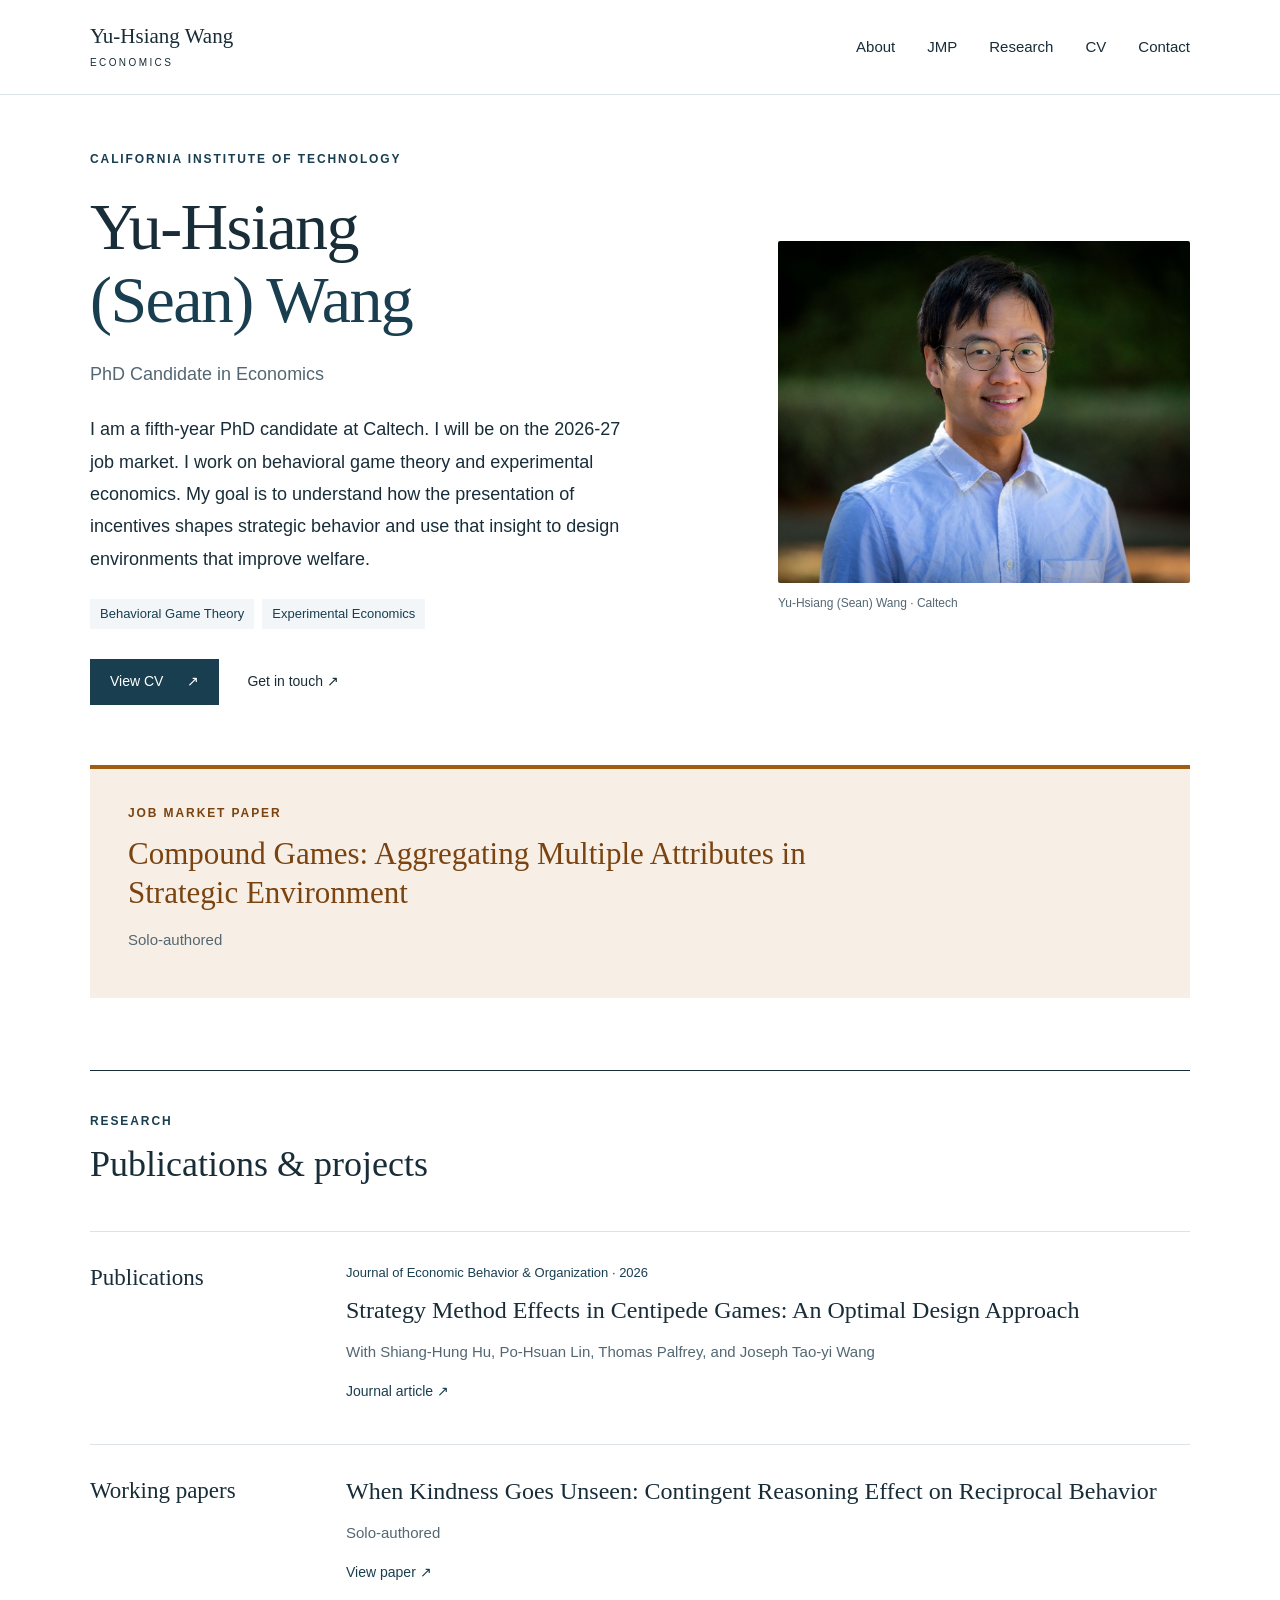
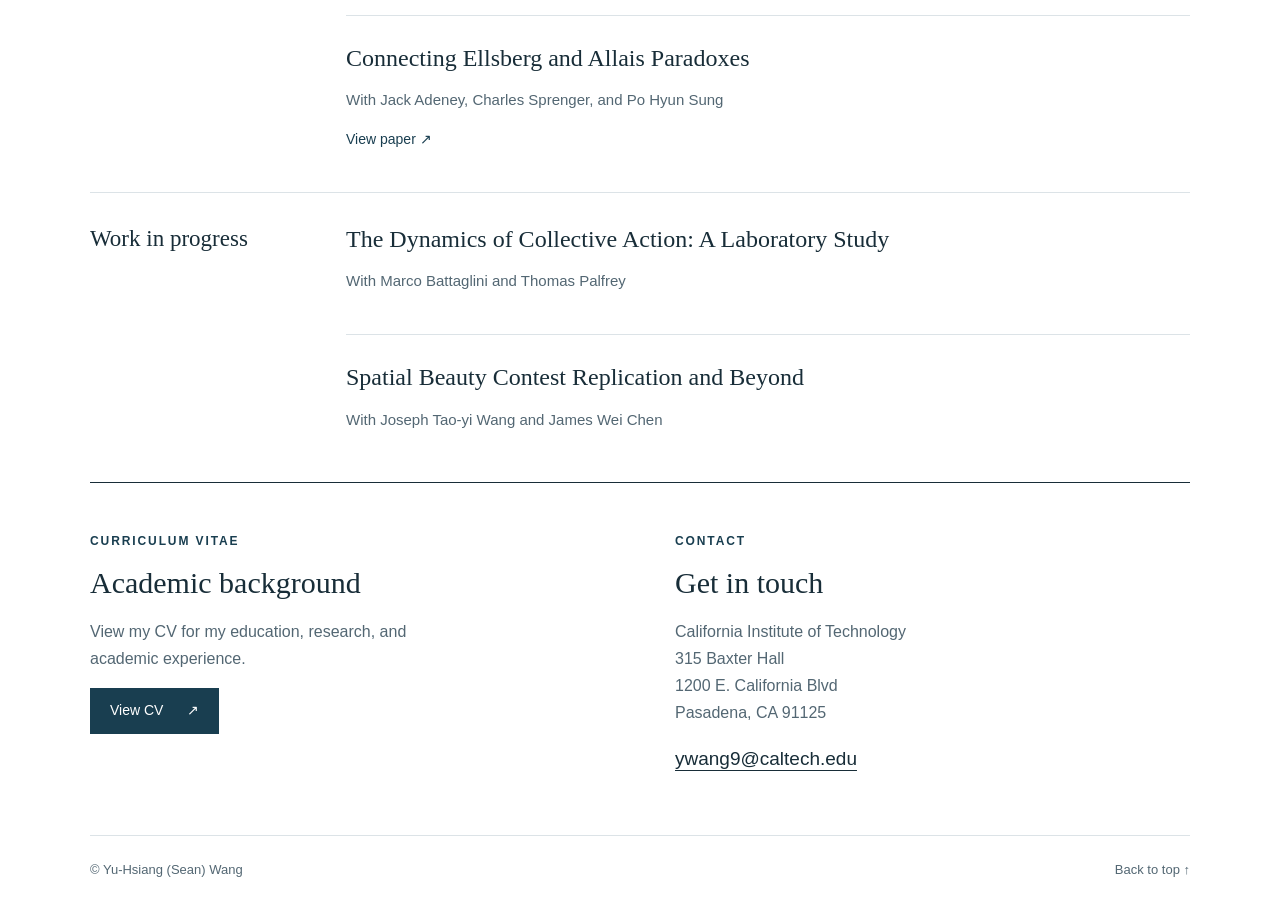
==== index.html @ b3093efb "change Name per tom's request" ====
<!doctype html>
<html lang="en">
<head>
<meta charset="utf-8">
<meta name="viewport" content="width=device-width, initial-scale=1">
<title>Yu-Hsiang (Sean) Wang | Behavioral & Experimental Economics</title>
<meta name="description" content="Yu-Hsiang (Sean) Wang is a PhD candidate at Caltech studying behavioral game theory and experimental economics, with a focus on bounded rationality and social preferences.">
<meta name="theme-color" content="#193e50">
<link rel="icon" href="assets/favicon.svg" type="image/svg+xml">
<link rel="stylesheet" href="style.css">
<style>.intro{padding:54px 0 60px}.jmp-section{margin:0 0 72px;padding:34px 38px;background:#f7efe5;border-top:4px solid #a15b13}.jmp-section .eyebrow{color:#7a4310;margin-bottom:12px}.jmp-section h2{color:#7a4310;font-size:31px;max-width:760px}.jmp-section .coauthors{margin-top:14px}.jmp-section .paper-link{color:#7a4310}@media(max-width:580px){.jmp-section{padding:28px 24px;margin-bottom:52px}}</style>
</head>
<body>
<a class="skip" href="#main">Skip to content</a>
<header><nav class="wrap" aria-label="Main navigation"><a class="brand" href="#about">Yu-Hsiang Wang<span>ECONOMICS</span></a><div class="nav-links"><a href="#about">About</a><a href="#jmp">JMP</a><a href="#research">Research</a><a href="#cv">CV</a><a href="#contact">Contact</a></div></nav></header>
<main id="main" class="wrap">
<section id="about" class="intro">
<div class="bio"><p class="eyebrow">California Institute of Technology</p><h1>Yu-Hsiang<br><span>(Sean) Wang</span></h1><p class="position">PhD Candidate in Economics</p><p class="bio-text">I am a fifth-year PhD candidate at Caltech. I will be on the 2026-27 job market. I work on behavioral game theory and experimental economics. My goal is to understand how the presentation of incentives shapes strategic behavior and use that insight to design environments that improve welfare.</p><div class="interests" aria-label="Research interests"><span>Behavioral Game Theory</span><span>Experimental Economics</span></div><div class="actions"><a class="button" href="https://drive.google.com/file/d/1WWFF1IEwknRlSPnXQTF18WEo8bCI0G72/view?usp=drive_link">View CV <span aria-hidden="true">↗</span></a><a class="text-link" href="mailto:ywang9@caltech.edu">Get in touch <span aria-hidden="true">↗</span></a></div></div>
<figure><img src="assets/portrait.jpg" alt="Yu-Hsiang (Sean) Wang" width="1280" height="1063" fetchpriority="high"><figcaption>Yu-Hsiang (Sean) Wang · Caltech</figcaption></figure>
</section>
<section id="jmp" class="jmp-section"><p class="eyebrow">Job market paper</p><h2>Compound Games: Aggregating Multiple Attributes in Strategic Environment</h2><p class="coauthors">Solo-authored</p></section>
<section id="research" class="research"><div class="section-heading"><p class="eyebrow">Research</p><h2>Publications & projects</h2></div>
<div class="research-group"><h3>Publications</h3><div class="papers"><article><p class="paper-status">Journal of Economic Behavior & Organization · 2026</p><h4><a href="https://www.sciencedirect.com/science/article/pii/S016726812600185X">Strategy Method Effects in Centipede Games: An Optimal Design Approach</a></h4><p class="coauthors">With Shiang-Hung Hu, Po-Hsuan Lin, Thomas Palfrey, and Joseph Tao-yi Wang</p><a class="paper-link" href="https://www.sciencedirect.com/science/article/pii/S016726812600185X">Journal article <span aria-hidden="true">↗</span></a></article></div></div>
<div class="research-group"><h3>Working papers</h3><div class="papers"><article><h4><a href="https://drive.google.com/file/d/1GD9C02T1II3i3rpShdpUmG0HNzvWYpBn/view?usp=sharing">When Kindness Goes Unseen: Contingent Reasoning Effect on Reciprocal Behavior</a></h4><p class="coauthors">Solo-authored</p><a class="paper-link" href="https://drive.google.com/file/d/1GD9C02T1II3i3rpShdpUmG0HNzvWYpBn/view?usp=sharing">View paper <span aria-hidden="true">↗</span></a></article><article><h4><a href="https://drive.google.com/file/d/1XlYCxkFI1oxsRH7-tLUk4SA7ZcNNEOrr/view?usp=sharing">Connecting Ellsberg and Allais Paradoxes</a></h4><p class="coauthors">With Jack Adeney, Charles Sprenger, and Po Hyun Sung</p><a class="paper-link" href="https://drive.google.com/file/d/1XlYCxkFI1oxsRH7-tLUk4SA7ZcNNEOrr/view?usp=sharing">View paper <span aria-hidden="true">↗</span></a></article></div></div>
<div class="research-group"><h3>Work in progress</h3><div class="papers"><article><h4>The Dynamics of Collective Action: A Laboratory Study</h4><p class="coauthors">With Marco Battaglini and Thomas Palfrey</p></article><article><h4>Spatial Beauty Contest Replication and Beyond</h4><p class="coauthors">With Joseph Tao-yi Wang and James Wei Chen</p></article></div></div>
</section>
<section class="bottom-grid"><div id="cv"><p class="eyebrow">Curriculum vitae</p><h2>Academic background</h2><p>View my CV for my education, research, and academic experience.</p><a class="button" href="https://drive.google.com/file/d/1WWFF1IEwknRlSPnXQTF18WEo8bCI0G72/view?usp=drive_link">View CV <span aria-hidden="true">↗</span></a></div><div id="contact"><p class="eyebrow">Contact</p><h2>Get in touch</h2><p>California Institute of Technology<br>315 Baxter Hall<br>1200 E. California Blvd<br>Pasadena, CA 91125</p><a class="contact-email" href="mailto:ywang9@caltech.edu">ywang9@caltech.edu</a></div></section>
</main>
<footer class="wrap"><span>© Yu-Hsiang (Sean) Wang</span><a href="#about">Back to top ↑</a></footer>
</body>
</html>
---- style.css ----
:root{--ink:#182d38;--accent:#193e50;--muted:#536773;--line:#dce3e7;--soft:#f2f6f8}*{box-sizing:border-box}html{scroll-behavior:smooth;scroll-padding-top:110px}body{margin:0;background:#fff;color:var(--ink);font:17px/1.7 -apple-system,BlinkMacSystemFont,"Segoe UI",sans-serif}a{color:inherit;text-underline-offset:5px}a:hover{color:#356982}a:focus-visible{outline:3px solid #a15b13;outline-offset:5px}.wrap{width:min(1100px,calc(100% - 80px));margin:auto}.skip{position:absolute;top:-100px;left:20px;padding:10px;background:white;z-index:10}.skip:focus{top:10px}header{position:sticky;top:0;background:#fffffff5;border-bottom:1px solid var(--line);z-index:5}nav{display:flex;align-items:center;justify-content:space-between;min-height:94px;gap:20px}.brand{font-size:21px;font-family:Georgia,serif;text-decoration:none;line-height:1.3}.brand span{display:block;font:10px/1.6 sans-serif;letter-spacing:2.4px;margin-top:4px}.nav-links{display:flex;gap:32px;font-size:15px}.nav-links a{text-decoration:none}.nav-links a:hover{text-decoration:underline}.intro{display:grid;grid-template-columns:1.25fr .85fr;gap:82px;align-items:center;padding:80px 0 86px}.eyebrow{font-size:12px;letter-spacing:1.9px;text-transform:uppercase;font-weight:650;color:var(--accent);margin:0 0 22px}h1,h2,h3,h4{font-family:Georgia,"Times New Roman",serif;font-weight:400}h1{font-size:clamp(44px,5.5vw,66px);line-height:1.1;letter-spacing:-1.6px;margin:0 0 22px}h1 span{color:var(--accent)}.position{font-size:18px;margin:0 0 24px;color:var(--muted)}.bio-text{max-width:535px;font-size:18px;line-height:1.8;margin:0 0 24px}.interests{display:flex;flex-wrap:wrap;gap:8px;margin:0 0 30px}.interests span{font-size:13px;padding:4px 10px;background:var(--soft);color:var(--accent)}.actions{display:flex;align-items:center;gap:28px;flex-wrap:wrap}.button{display:inline-flex;align-items:center;gap:24px;padding:10px 19px;background:var(--accent);color:#fff;text-decoration:none;font-size:14px;border:1px solid var(--accent)}.button:hover{background:#2d586b;color:white}.text-link,.paper-link{font-size:14px;font-weight:500;text-decoration:none}.text-link:hover,.paper-link:hover{text-decoration:underline}figure{margin:0}figure img{display:block;width:100%;height:auto;max-height:470px;object-fit:cover;object-position:center;border-radius:2px}figcaption{font-size:12px;color:var(--muted);margin-top:10px}.research{border-top:1px solid var(--ink);padding-top:40px}.section-heading .eyebrow{margin-bottom:10px}h2{font-size:36px;line-height:1.25;margin:0}.section-heading{margin-bottom:44px}.research-group{display:grid;grid-template-columns:220px 1fr;gap:36px;border-top:1px solid var(--line);padding:30px 0 10px}h3{font-size:23px;margin:0;line-height:1.4}.papers article{padding-bottom:28px;margin-bottom:26px;border-bottom:1px solid var(--line)}.papers article:last-child{border-bottom:0;margin-bottom:0}h4{font-size:24px;line-height:1.4;margin:0 0 12px}h4 a{text-decoration:none}h4 a:hover{text-decoration:underline}.paper-status{font-size:13px;color:var(--accent);margin:0 0 10px}.coauthors{font-size:15px;color:var(--muted);margin:0 0 12px}.paper-link{color:var(--accent)}.bottom-grid{display:grid;grid-template-columns:1fr 1fr;gap:70px;border-top:1px solid var(--ink);padding:48px 0 60px}.bottom-grid .eyebrow{margin-bottom:13px}.bottom-grid h2{font-size:30px}.bottom-grid p:not(.eyebrow){color:var(--muted);font-size:16px;max-width:380px}.bottom-grid>div{scroll-margin-top:110px}.contact-email{font-size:19px}footer{border-top:1px solid var(--line);padding:23px 0 35px;display:flex;justify-content:space-between;gap:20px;font-size:13px;color:var(--muted)}footer a{text-decoration:none}@media(max-width:800px){.wrap{width:calc(100% - 40px)}.intro{gap:35px;padding:48px 0}.nav-links{gap:18px}.research-group{grid-template-columns:170px 1fr;gap:20px}.bottom-grid{gap:32px}h4{font-size:22px}}@media(max-width:580px){html{scroll-padding-top:140px}nav{flex-direction:column;align-items:flex-start;gap:14px;padding:17px 0}.nav-links{width:100%;justify-content:space-between}.brand span{display:none}.intro{grid-template-columns:1fr;gap:32px}.intro figure{max-width:300px}.intro figure img{max-height:360px}.eyebrow{font-size:11px}h1{font-size:48px}.research-group{grid-template-columns:1fr;gap:24px;padding-top:24px}h3{font-size:22px;color:var(--accent)}h2{font-size:31px}.bottom-grid{grid-template-columns:1fr;gap:45px}.section-heading{margin-bottom:30px}footer{font-size:12px}.bottom-grid>div{scroll-margin-top:140px}}@media(prefers-reduced-motion:reduce){html{scroll-behavior:auto}}
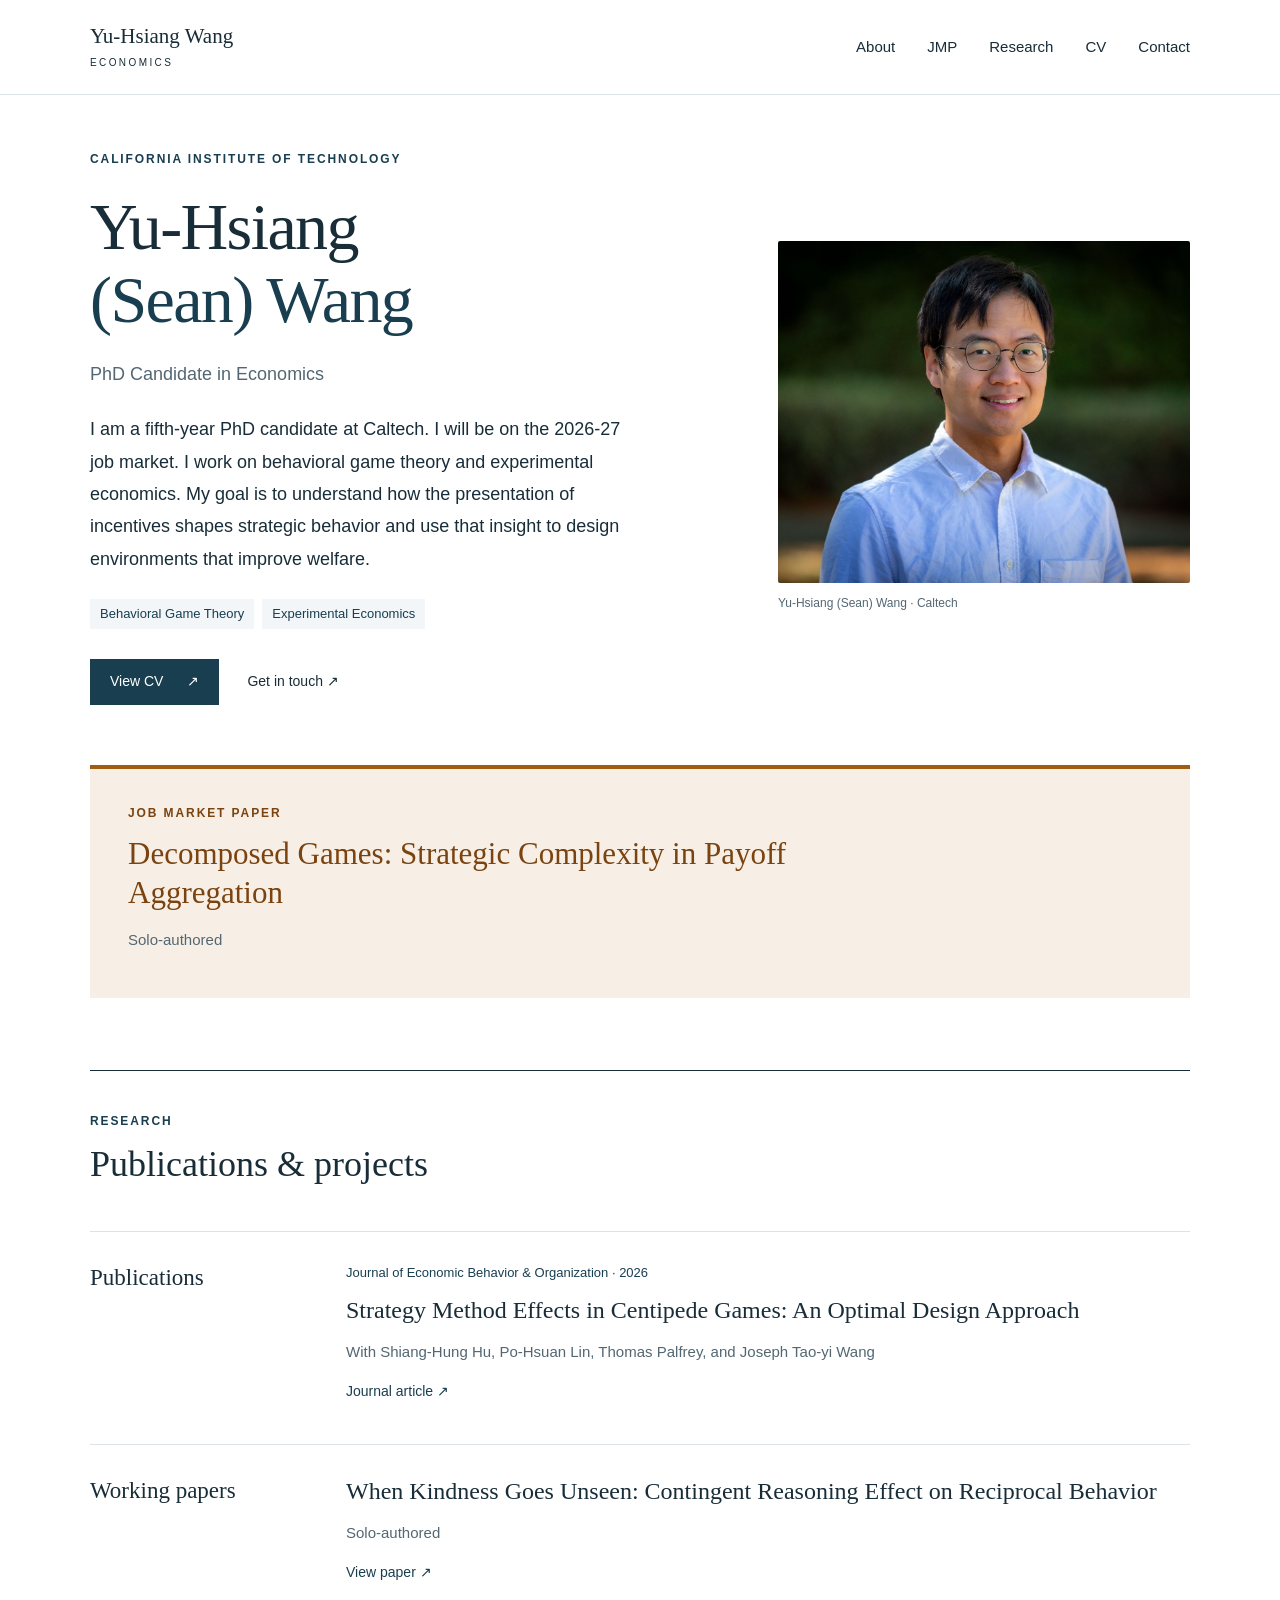
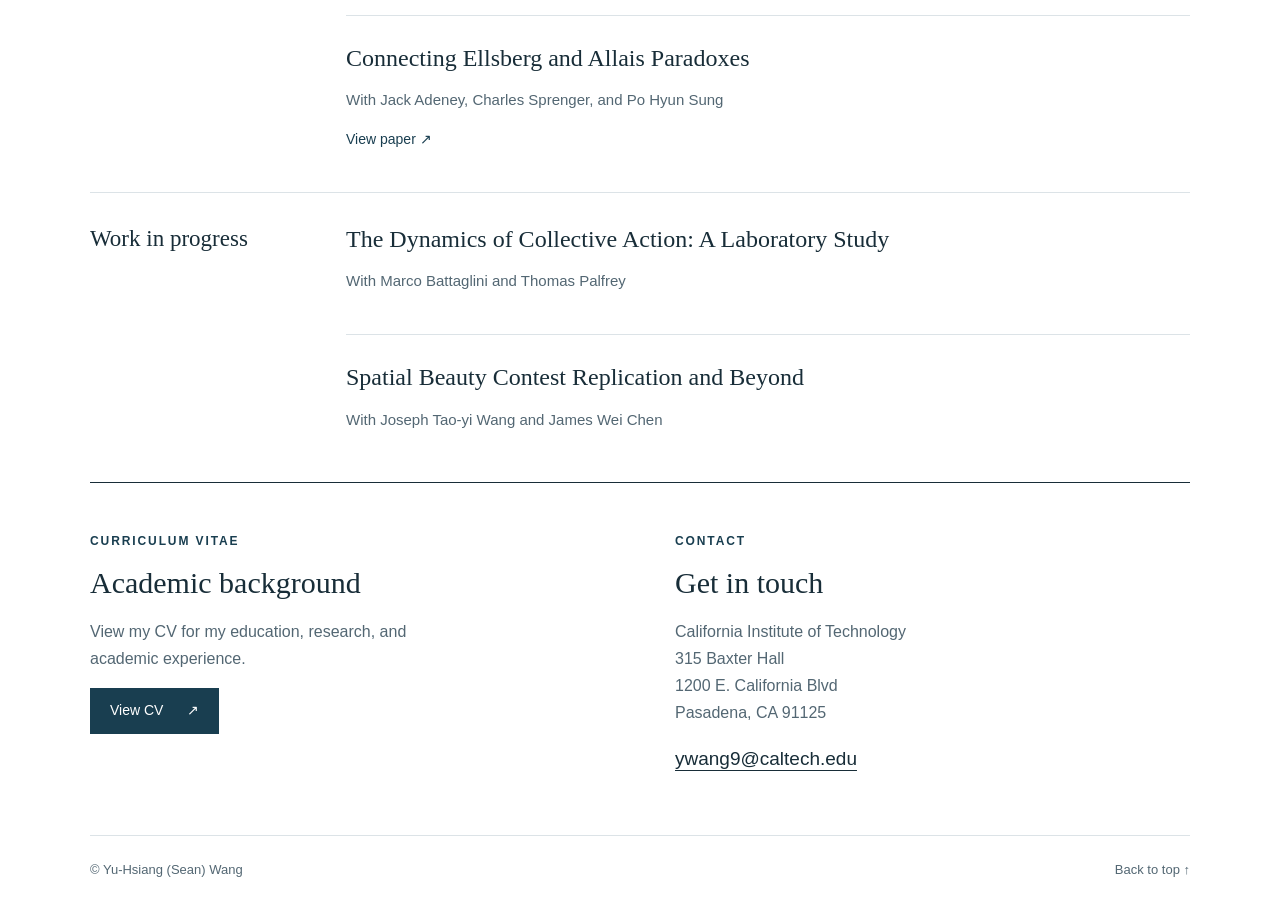
==== commit e6e9e454: "modify JMP title" ====
--- a/index.html
+++ b/index.html
@@ -18,7 +18,7 @@
 <div class="bio"><p class="eyebrow">California Institute of Technology</p><h1>Yu-Hsiang<br><span>(Sean) Wang</span></h1><p class="position">PhD Candidate in Economics</p><p class="bio-text">I am a fifth-year PhD candidate at Caltech. I will be on the 2026-27 job market. I work on behavioral game theory and experimental economics. My goal is to understand how the presentation of incentives shapes strategic behavior and use that insight to design environments that improve welfare.</p><div class="interests" aria-label="Research interests"><span>Behavioral Game Theory</span><span>Experimental Economics</span></div><div class="actions"><a class="button" href="https://drive.google.com/file/d/1WWFF1IEwknRlSPnXQTF18WEo8bCI0G72/view?usp=drive_link">View CV <span aria-hidden="true">↗</span></a><a class="text-link" href="mailto:ywang9@caltech.edu">Get in touch <span aria-hidden="true">↗</span></a></div></div>
 <figure><img src="assets/portrait.jpg" alt="Yu-Hsiang (Sean) Wang" width="1280" height="1063" fetchpriority="high"><figcaption>Yu-Hsiang (Sean) Wang · Caltech</figcaption></figure>
 </section>
-<section id="jmp" class="jmp-section"><p class="eyebrow">Job market paper</p><h2>Compound Games: Aggregating Multiple Attributes in Strategic Environment</h2><p class="coauthors">Solo-authored</p></section>
+<section id="jmp" class="jmp-section"><p class="eyebrow">Job market paper</p><h2>Decomposed Games: Strategic Complexity in Payoff Aggregation</h2><p class="coauthors">Solo-authored</p></section>
 <section id="research" class="research"><div class="section-heading"><p class="eyebrow">Research</p><h2>Publications & projects</h2></div>
 <div class="research-group"><h3>Publications</h3><div class="papers"><article><p class="paper-status">Journal of Economic Behavior & Organization · 2026</p><h4><a href="https://www.sciencedirect.com/science/article/pii/S016726812600185X">Strategy Method Effects in Centipede Games: An Optimal Design Approach</a></h4><p class="coauthors">With Shiang-Hung Hu, Po-Hsuan Lin, Thomas Palfrey, and Joseph Tao-yi Wang</p><a class="paper-link" href="https://www.sciencedirect.com/science/article/pii/S016726812600185X">Journal article <span aria-hidden="true">↗</span></a></article></div></div>
 <div class="research-group"><h3>Working papers</h3><div class="papers"><article><h4><a href="https://drive.google.com/file/d/1GD9C02T1II3i3rpShdpUmG0HNzvWYpBn/view?usp=sharing">When Kindness Goes Unseen: Contingent Reasoning Effect on Reciprocal Behavior</a></h4><p class="coauthors">Solo-authored</p><a class="paper-link" href="https://drive.google.com/file/d/1GD9C02T1II3i3rpShdpUmG0HNzvWYpBn/view?usp=sharing">View paper <span aria-hidden="true">↗</span></a></article><article><h4><a href="https://drive.google.com/file/d/1XlYCxkFI1oxsRH7-tLUk4SA7ZcNNEOrr/view?usp=sharing">Connecting Ellsberg and Allais Paradoxes</a></h4><p class="coauthors">With Jack Adeney, Charles Sprenger, and Po Hyun Sung</p><a class="paper-link" href="https://drive.google.com/file/d/1XlYCxkFI1oxsRH7-tLUk4SA7ZcNNEOrr/view?usp=sharing">View paper <span aria-hidden="true">↗</span></a></article></div></div>
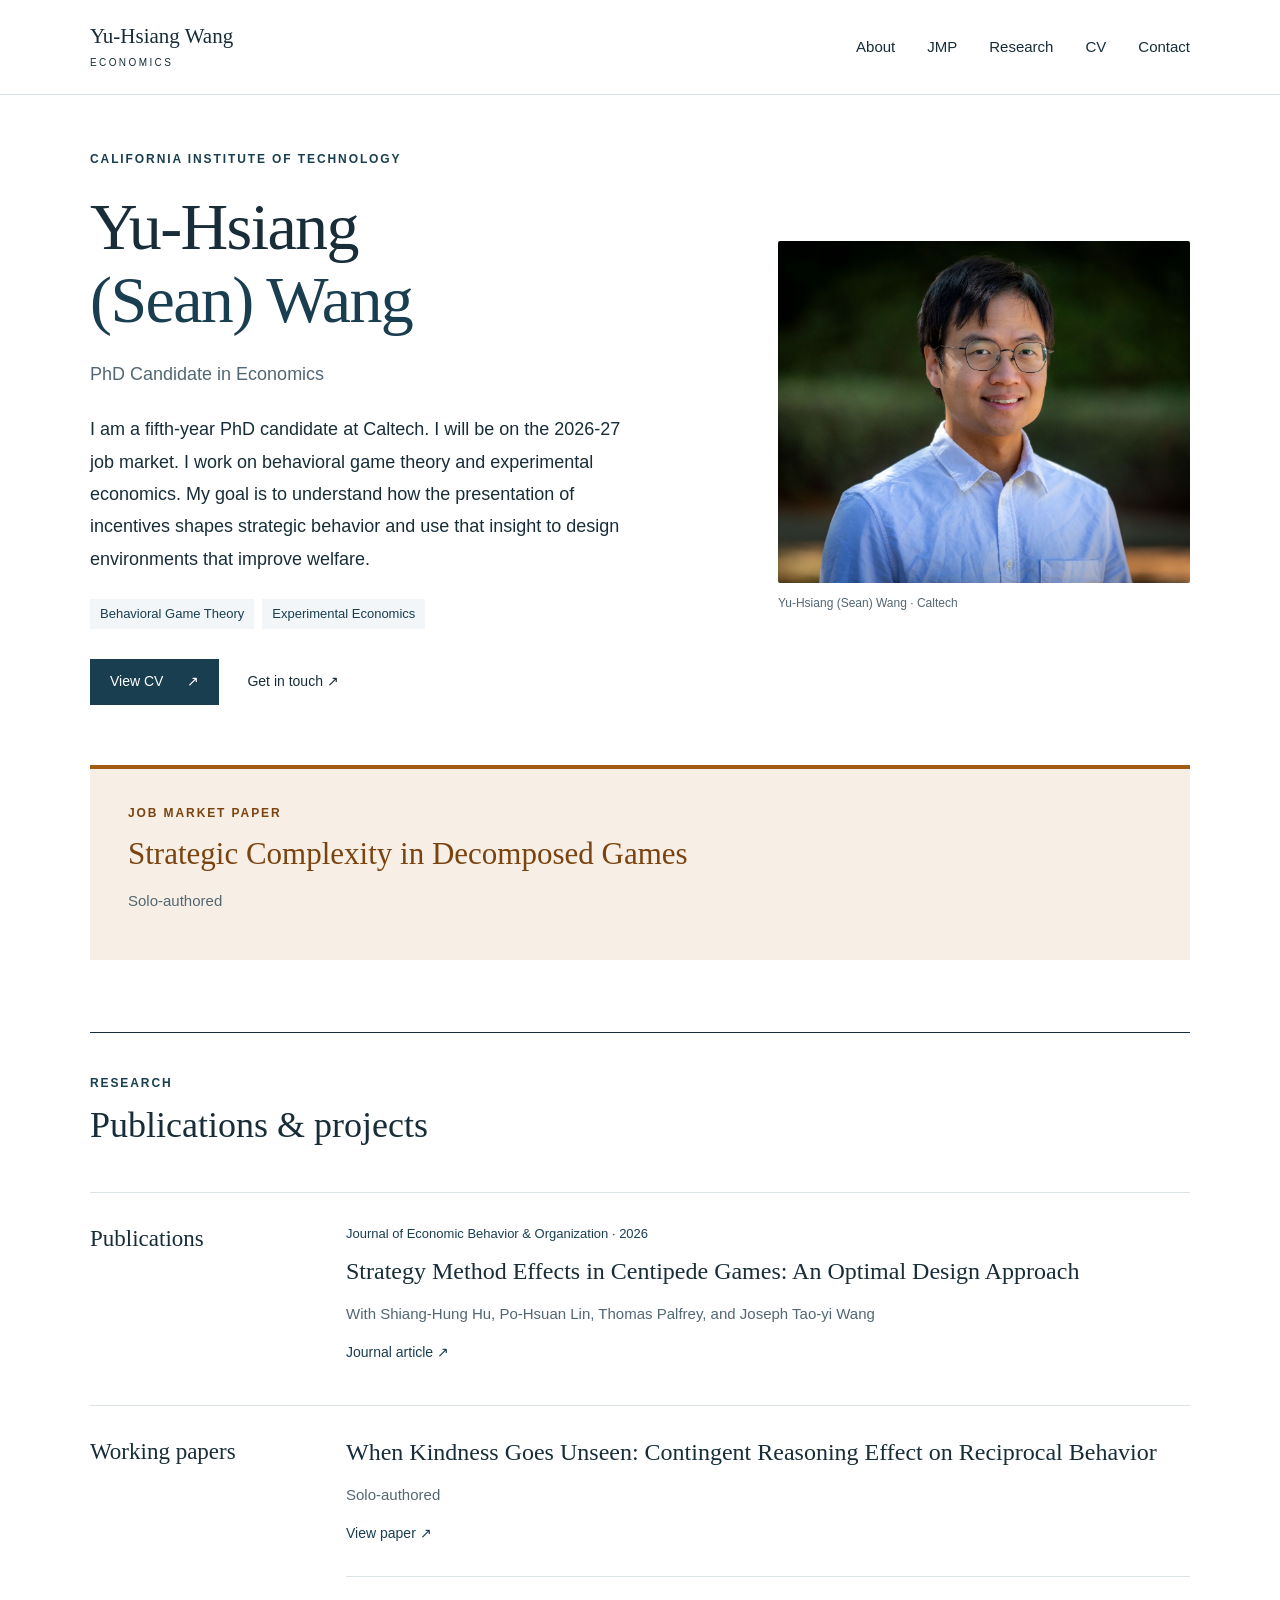
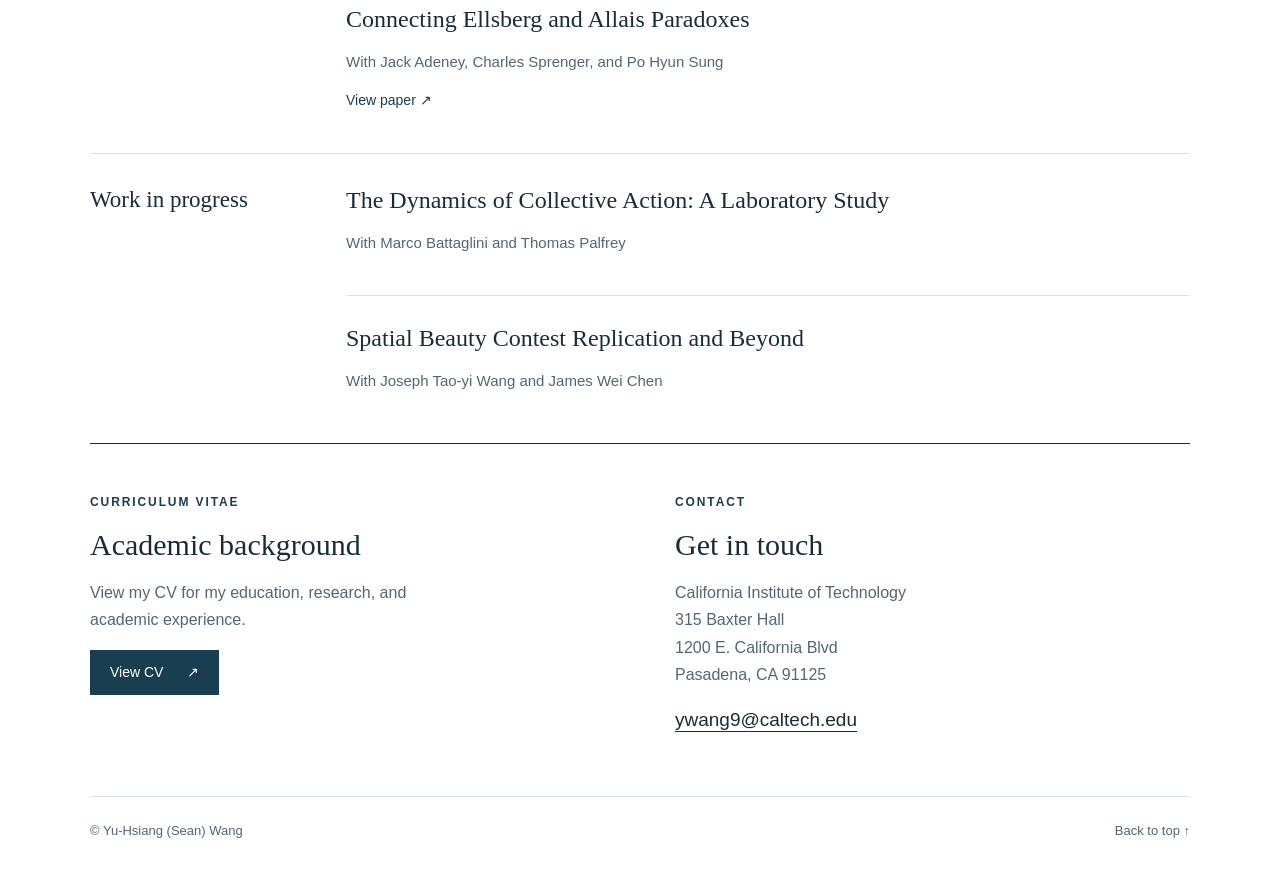
==== commit 7bec4393: "change paper title" ====
--- a/index.html
+++ b/index.html
@@ -18,7 +18,7 @@
 <div class="bio"><p class="eyebrow">California Institute of Technology</p><h1>Yu-Hsiang<br><span>(Sean) Wang</span></h1><p class="position">PhD Candidate in Economics</p><p class="bio-text">I am a fifth-year PhD candidate at Caltech. I will be on the 2026-27 job market. I work on behavioral game theory and experimental economics. My goal is to understand how the presentation of incentives shapes strategic behavior and use that insight to design environments that improve welfare.</p><div class="interests" aria-label="Research interests"><span>Behavioral Game Theory</span><span>Experimental Economics</span></div><div class="actions"><a class="button" href="https://drive.google.com/file/d/1WWFF1IEwknRlSPnXQTF18WEo8bCI0G72/view?usp=drive_link">View CV <span aria-hidden="true">↗</span></a><a class="text-link" href="mailto:ywang9@caltech.edu">Get in touch <span aria-hidden="true">↗</span></a></div></div>
 <figure><img src="assets/portrait.jpg" alt="Yu-Hsiang (Sean) Wang" width="1280" height="1063" fetchpriority="high"><figcaption>Yu-Hsiang (Sean) Wang · Caltech</figcaption></figure>
 </section>
-<section id="jmp" class="jmp-section"><p class="eyebrow">Job market paper</p><h2>Decomposed Games: Strategic Complexity in Payoff Aggregation</h2><p class="coauthors">Solo-authored</p></section>
+<section id="jmp" class="jmp-section"><p class="eyebrow">Job market paper</p><h2>Strategic Complexity in Decomposed Games</h2><p class="coauthors">Solo-authored</p></section>
 <section id="research" class="research"><div class="section-heading"><p class="eyebrow">Research</p><h2>Publications & projects</h2></div>
 <div class="research-group"><h3>Publications</h3><div class="papers"><article><p class="paper-status">Journal of Economic Behavior & Organization · 2026</p><h4><a href="https://www.sciencedirect.com/science/article/pii/S016726812600185X">Strategy Method Effects in Centipede Games: An Optimal Design Approach</a></h4><p class="coauthors">With Shiang-Hung Hu, Po-Hsuan Lin, Thomas Palfrey, and Joseph Tao-yi Wang</p><a class="paper-link" href="https://www.sciencedirect.com/science/article/pii/S016726812600185X">Journal article <span aria-hidden="true">↗</span></a></article></div></div>
 <div class="research-group"><h3>Working papers</h3><div class="papers"><article><h4><a href="https://drive.google.com/file/d/1GD9C02T1II3i3rpShdpUmG0HNzvWYpBn/view?usp=sharing">When Kindness Goes Unseen: Contingent Reasoning Effect on Reciprocal Behavior</a></h4><p class="coauthors">Solo-authored</p><a class="paper-link" href="https://drive.google.com/file/d/1GD9C02T1II3i3rpShdpUmG0HNzvWYpBn/view?usp=sharing">View paper <span aria-hidden="true">↗</span></a></article><article><h4><a href="https://drive.google.com/file/d/1XlYCxkFI1oxsRH7-tLUk4SA7ZcNNEOrr/view?usp=sharing">Connecting Ellsberg and Allais Paradoxes</a></h4><p class="coauthors">With Jack Adeney, Charles Sprenger, and Po Hyun Sung</p><a class="paper-link" href="https://drive.google.com/file/d/1XlYCxkFI1oxsRH7-tLUk4SA7ZcNNEOrr/view?usp=sharing">View paper <span aria-hidden="true">↗</span></a></article></div></div>
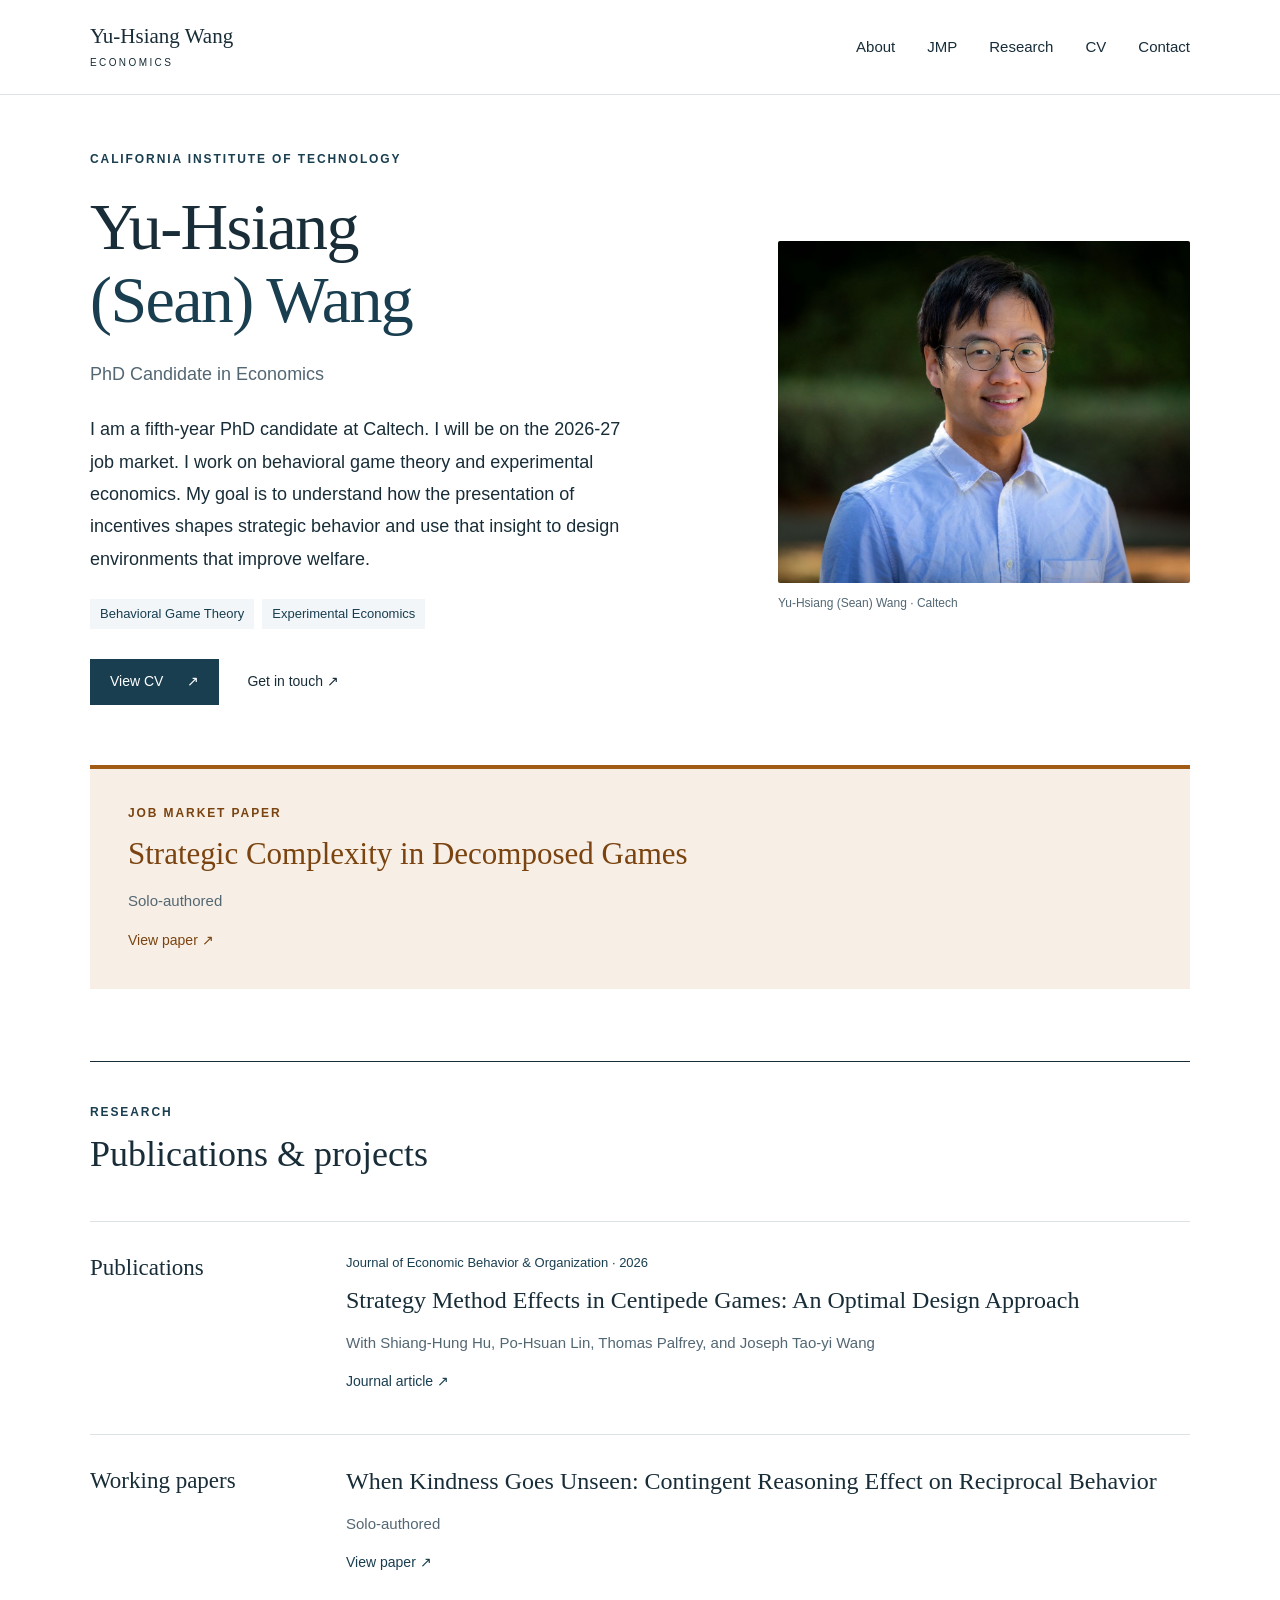
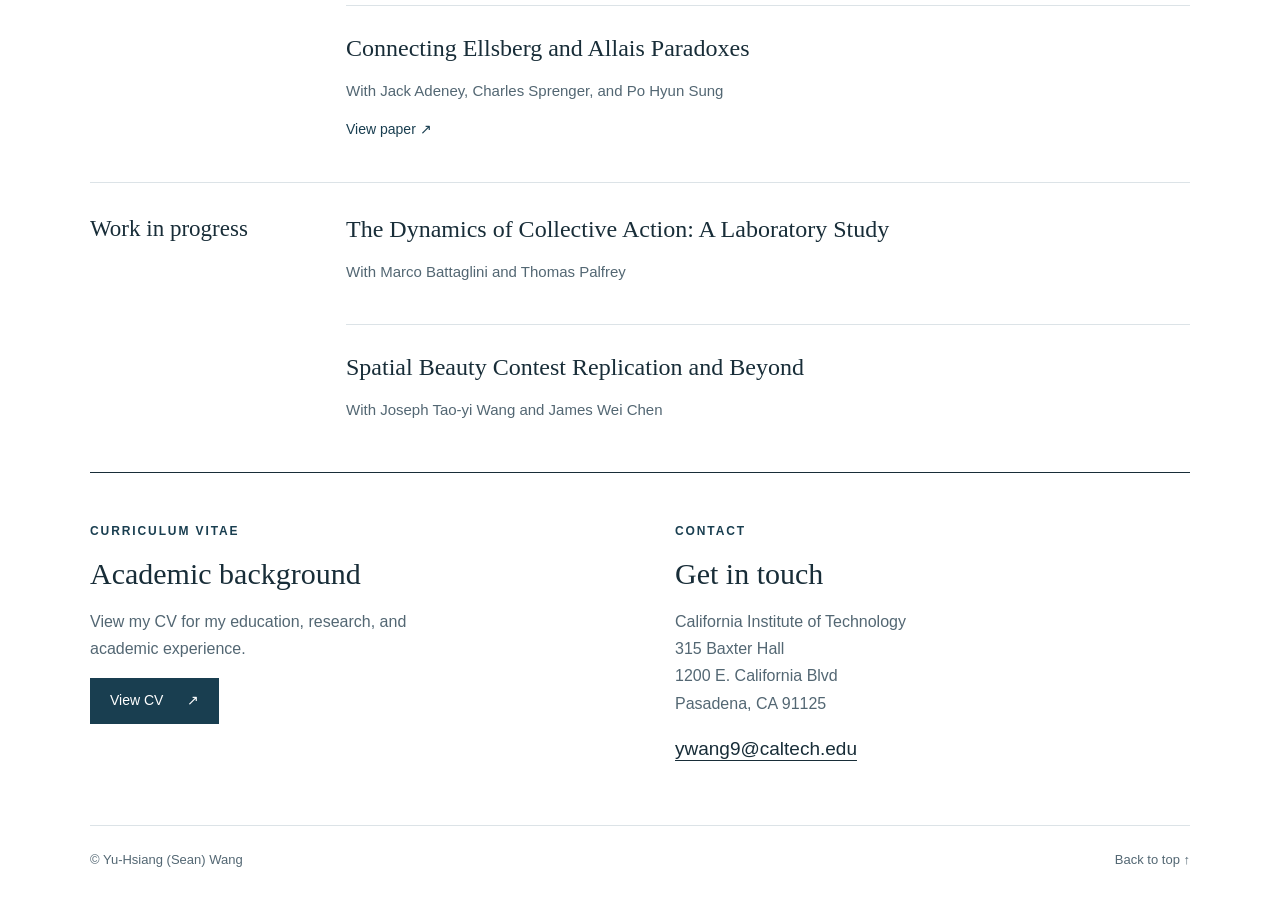
==== commit a6357814: "add link to my JMP" ====
--- a/index.html
+++ b/index.html
@@ -18,7 +18,7 @@
 <div class="bio"><p class="eyebrow">California Institute of Technology</p><h1>Yu-Hsiang<br><span>(Sean) Wang</span></h1><p class="position">PhD Candidate in Economics</p><p class="bio-text">I am a fifth-year PhD candidate at Caltech. I will be on the 2026-27 job market. I work on behavioral game theory and experimental economics. My goal is to understand how the presentation of incentives shapes strategic behavior and use that insight to design environments that improve welfare.</p><div class="interests" aria-label="Research interests"><span>Behavioral Game Theory</span><span>Experimental Economics</span></div><div class="actions"><a class="button" href="https://drive.google.com/file/d/1WWFF1IEwknRlSPnXQTF18WEo8bCI0G72/view?usp=drive_link">View CV <span aria-hidden="true">↗</span></a><a class="text-link" href="mailto:ywang9@caltech.edu">Get in touch <span aria-hidden="true">↗</span></a></div></div>
 <figure><img src="assets/portrait.jpg" alt="Yu-Hsiang (Sean) Wang" width="1280" height="1063" fetchpriority="high"><figcaption>Yu-Hsiang (Sean) Wang · Caltech</figcaption></figure>
 </section>
-<section id="jmp" class="jmp-section"><p class="eyebrow">Job market paper</p><h2>Strategic Complexity in Decomposed Games</h2><p class="coauthors">Solo-authored</p></section>
+<section id="jmp" class="jmp-section"><p class="eyebrow">Job market paper</p><h2>Strategic Complexity in Decomposed Games</h2><p class="coauthors">Solo-authored</p><a class="paper-link" href="https://drive.google.com/file/d/1pvOHrBGudv1QhMAsWlr7BiwEy8CXZQfP/view">View paper <span aria-hidden="true">↗</span></a></section>
 <section id="research" class="research"><div class="section-heading"><p class="eyebrow">Research</p><h2>Publications & projects</h2></div>
 <div class="research-group"><h3>Publications</h3><div class="papers"><article><p class="paper-status">Journal of Economic Behavior & Organization · 2026</p><h4><a href="https://www.sciencedirect.com/science/article/pii/S016726812600185X">Strategy Method Effects in Centipede Games: An Optimal Design Approach</a></h4><p class="coauthors">With Shiang-Hung Hu, Po-Hsuan Lin, Thomas Palfrey, and Joseph Tao-yi Wang</p><a class="paper-link" href="https://www.sciencedirect.com/science/article/pii/S016726812600185X">Journal article <span aria-hidden="true">↗</span></a></article></div></div>
 <div class="research-group"><h3>Working papers</h3><div class="papers"><article><h4><a href="https://drive.google.com/file/d/1GD9C02T1II3i3rpShdpUmG0HNzvWYpBn/view?usp=sharing">When Kindness Goes Unseen: Contingent Reasoning Effect on Reciprocal Behavior</a></h4><p class="coauthors">Solo-authored</p><a class="paper-link" href="https://drive.google.com/file/d/1GD9C02T1II3i3rpShdpUmG0HNzvWYpBn/view?usp=sharing">View paper <span aria-hidden="true">↗</span></a></article><article><h4><a href="https://drive.google.com/file/d/1XlYCxkFI1oxsRH7-tLUk4SA7ZcNNEOrr/view?usp=sharing">Connecting Ellsberg and Allais Paradoxes</a></h4><p class="coauthors">With Jack Adeney, Charles Sprenger, and Po Hyun Sung</p><a class="paper-link" href="https://drive.google.com/file/d/1XlYCxkFI1oxsRH7-tLUk4SA7ZcNNEOrr/view?usp=sharing">View paper <span aria-hidden="true">↗</span></a></article></div></div>
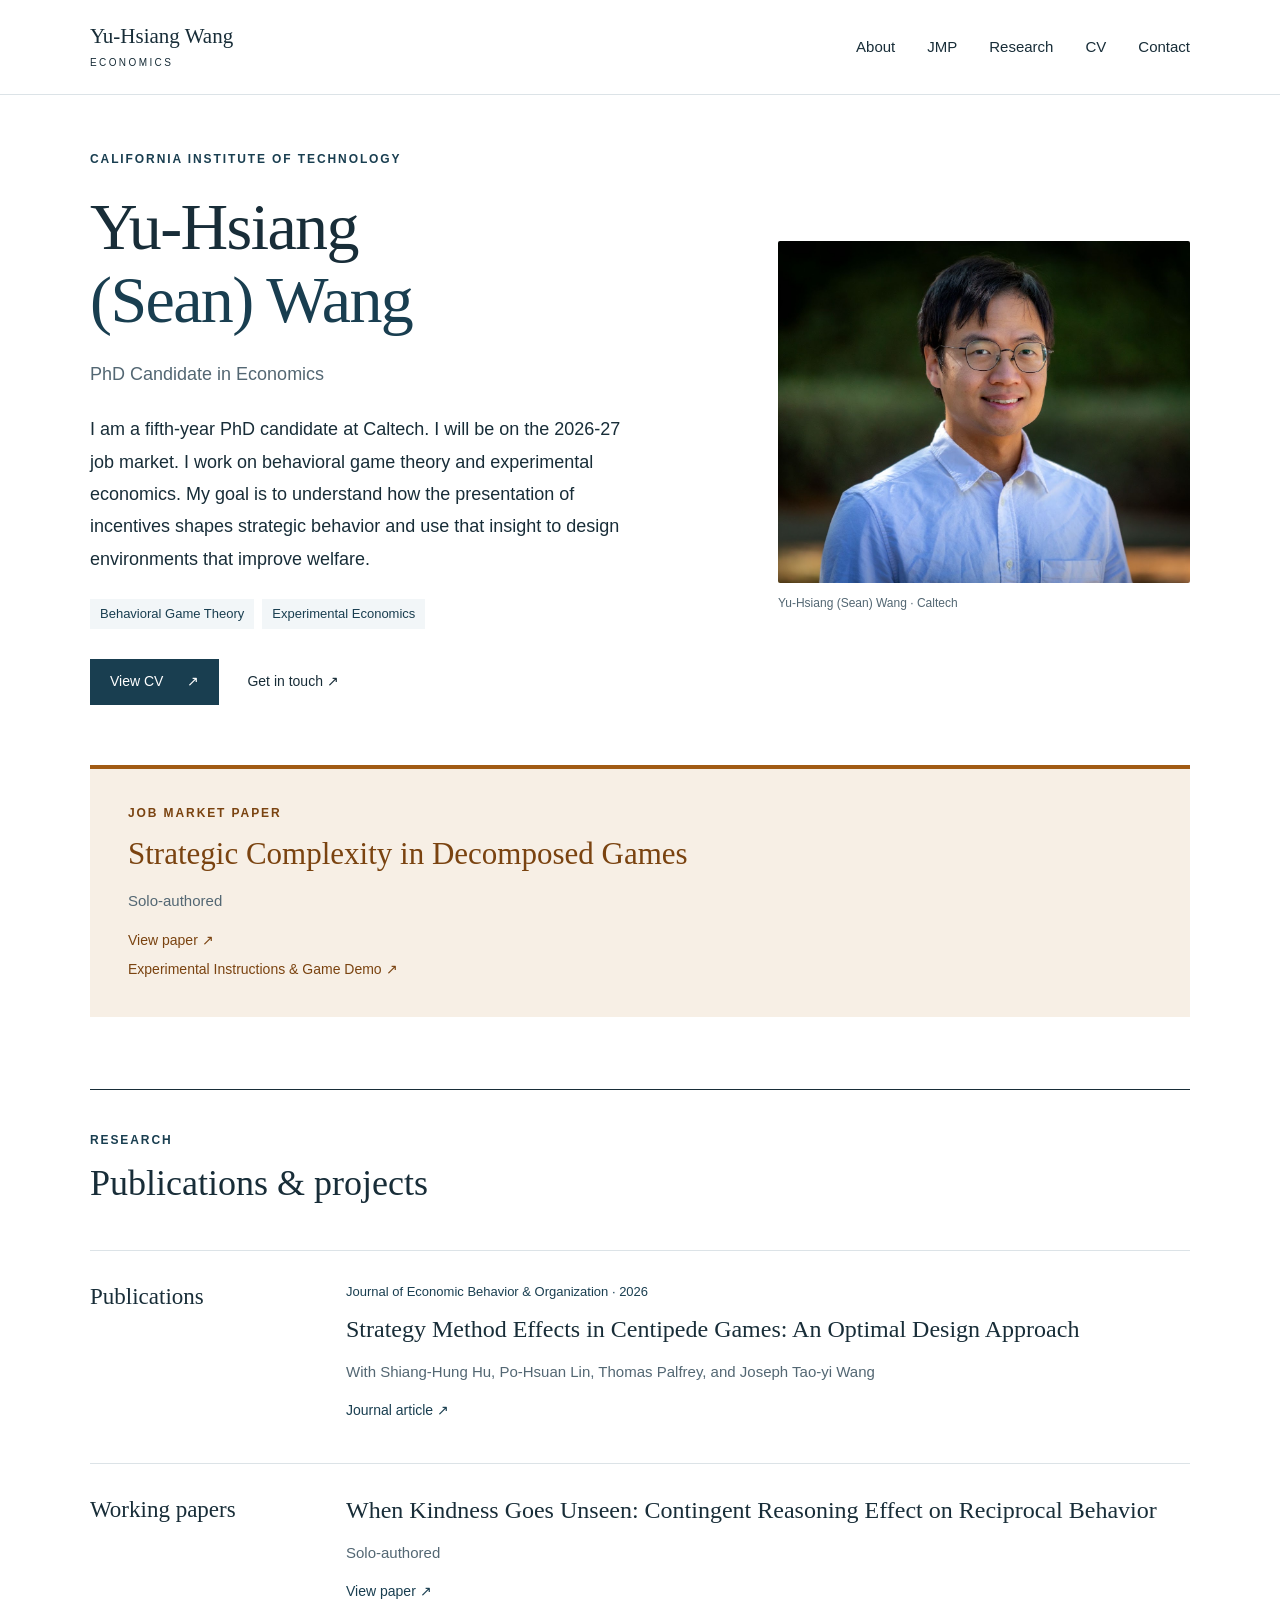
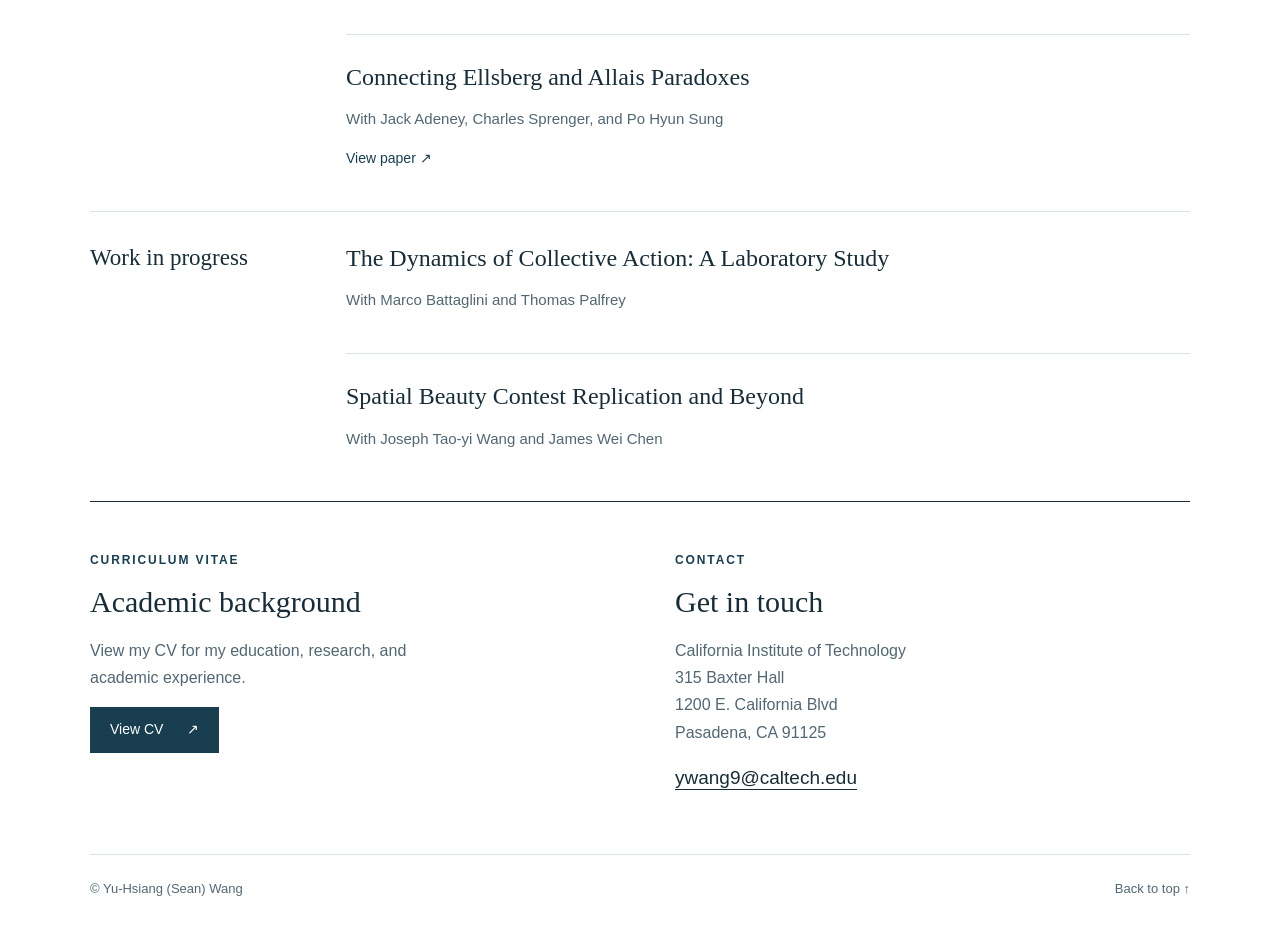
==== commit d8ac1a39: "Add static experimental game demo Co-authored-by: Copilot <223556219+Copilot@users.noreply.github.co" ====
--- a/index.html
+++ b/index.html
@@ -18,7 +18,7 @@
 <div class="bio"><p class="eyebrow">California Institute of Technology</p><h1>Yu-Hsiang<br><span>(Sean) Wang</span></h1><p class="position">PhD Candidate in Economics</p><p class="bio-text">I am a fifth-year PhD candidate at Caltech. I will be on the 2026-27 job market. I work on behavioral game theory and experimental economics. My goal is to understand how the presentation of incentives shapes strategic behavior and use that insight to design environments that improve welfare.</p><div class="interests" aria-label="Research interests"><span>Behavioral Game Theory</span><span>Experimental Economics</span></div><div class="actions"><a class="button" href="https://drive.google.com/file/d/1WWFF1IEwknRlSPnXQTF18WEo8bCI0G72/view?usp=drive_link">View CV <span aria-hidden="true">↗</span></a><a class="text-link" href="mailto:ywang9@caltech.edu">Get in touch <span aria-hidden="true">↗</span></a></div></div>
 <figure><img src="assets/portrait.jpg" alt="Yu-Hsiang (Sean) Wang" width="1280" height="1063" fetchpriority="high"><figcaption>Yu-Hsiang (Sean) Wang · Caltech</figcaption></figure>
 </section>
-<section id="jmp" class="jmp-section"><p class="eyebrow">Job market paper</p><h2>Strategic Complexity in Decomposed Games</h2><p class="coauthors">Solo-authored</p><a class="paper-link" href="https://drive.google.com/file/d/1pvOHrBGudv1QhMAsWlr7BiwEy8CXZQfP/view">View paper <span aria-hidden="true">↗</span></a></section>
+<section id="jmp" class="jmp-section"><p class="eyebrow">Job market paper</p><h2>Strategic Complexity in Decomposed Games</h2><p class="coauthors">Solo-authored</p><a class="paper-link" href="https://drive.google.com/file/d/1pvOHrBGudv1QhMAsWlr7BiwEy8CXZQfP/view">View paper <span aria-hidden="true">↗</span></a><br><a class="paper-link" href="demo/">Experimental Instructions &amp; Game Demo <span aria-hidden="true">↗</span></a></section>
 <section id="research" class="research"><div class="section-heading"><p class="eyebrow">Research</p><h2>Publications & projects</h2></div>
 <div class="research-group"><h3>Publications</h3><div class="papers"><article><p class="paper-status">Journal of Economic Behavior & Organization · 2026</p><h4><a href="https://www.sciencedirect.com/science/article/pii/S016726812600185X">Strategy Method Effects in Centipede Games: An Optimal Design Approach</a></h4><p class="coauthors">With Shiang-Hung Hu, Po-Hsuan Lin, Thomas Palfrey, and Joseph Tao-yi Wang</p><a class="paper-link" href="https://www.sciencedirect.com/science/article/pii/S016726812600185X">Journal article <span aria-hidden="true">↗</span></a></article></div></div>
 <div class="research-group"><h3>Working papers</h3><div class="papers"><article><h4><a href="https://drive.google.com/file/d/1GD9C02T1II3i3rpShdpUmG0HNzvWYpBn/view?usp=sharing">When Kindness Goes Unseen: Contingent Reasoning Effect on Reciprocal Behavior</a></h4><p class="coauthors">Solo-authored</p><a class="paper-link" href="https://drive.google.com/file/d/1GD9C02T1II3i3rpShdpUmG0HNzvWYpBn/view?usp=sharing">View paper <span aria-hidden="true">↗</span></a></article><article><h4><a href="https://drive.google.com/file/d/1XlYCxkFI1oxsRH7-tLUk4SA7ZcNNEOrr/view?usp=sharing">Connecting Ellsberg and Allais Paradoxes</a></h4><p class="coauthors">With Jack Adeney, Charles Sprenger, and Po Hyun Sung</p><a class="paper-link" href="https://drive.google.com/file/d/1XlYCxkFI1oxsRH7-tLUk4SA7ZcNNEOrr/view?usp=sharing">View paper <span aria-hidden="true">↗</span></a></article></div></div>
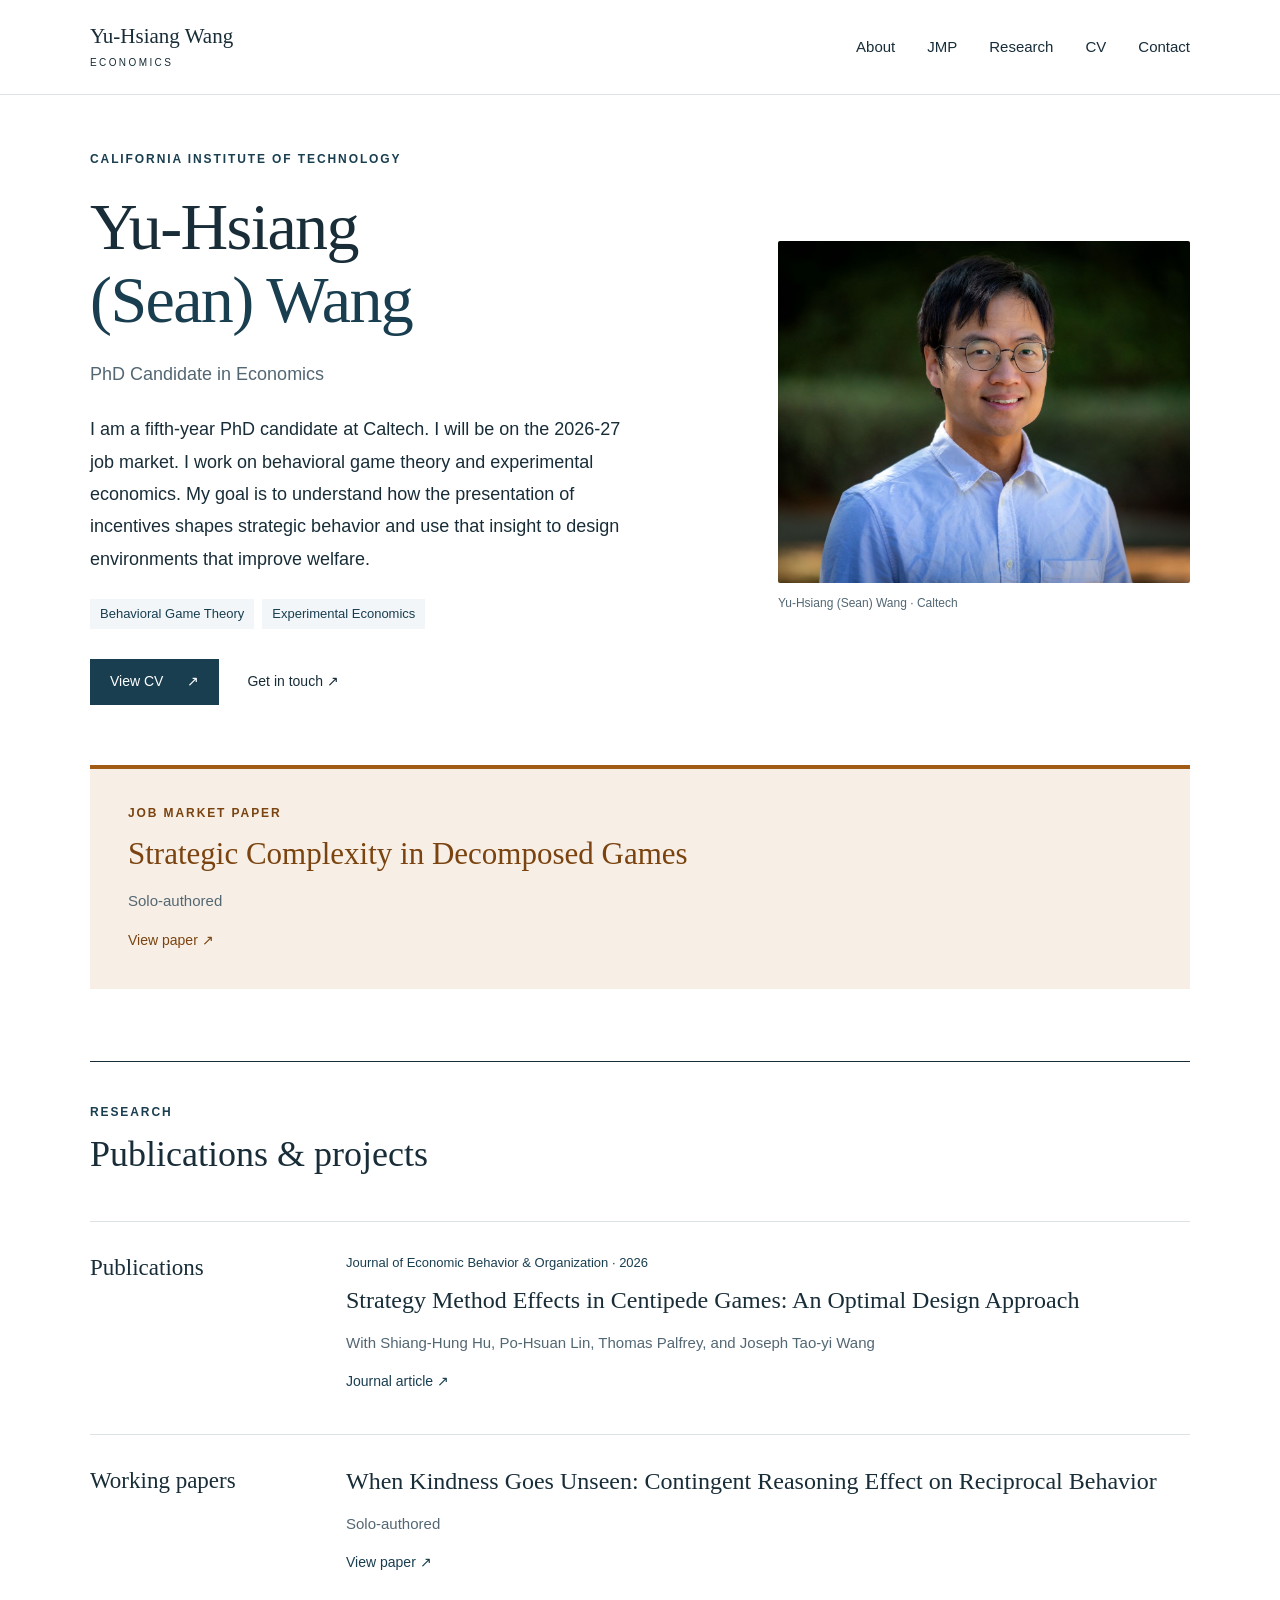
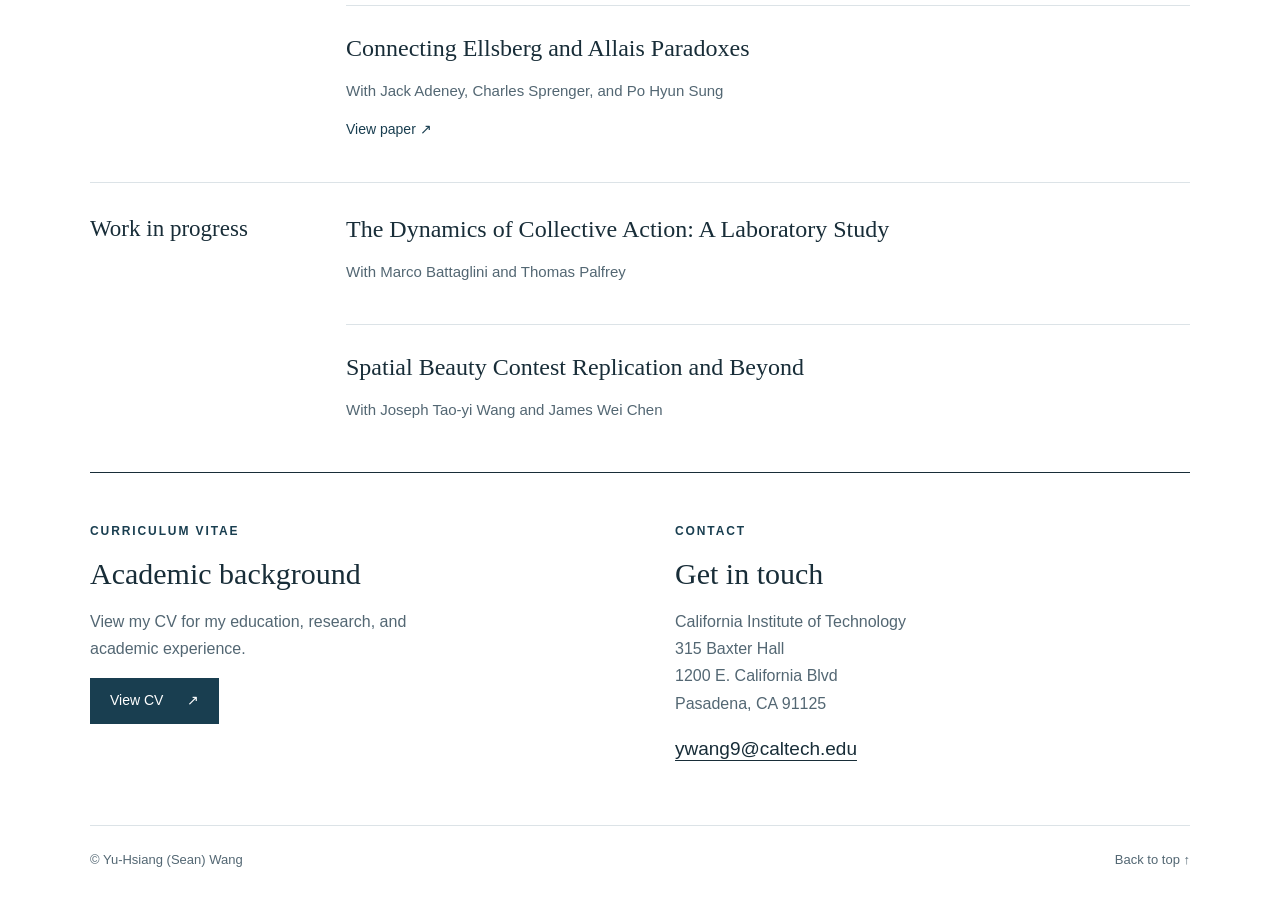
==== commit b2b003e0: "Remove experiment demo homepage link Co-authored-by: Copilot <223556219+Copilot@users.noreply.github" ====
--- a/index.html
+++ b/index.html
@@ -18,7 +18,7 @@
 <div class="bio"><p class="eyebrow">California Institute of Technology</p><h1>Yu-Hsiang<br><span>(Sean) Wang</span></h1><p class="position">PhD Candidate in Economics</p><p class="bio-text">I am a fifth-year PhD candidate at Caltech. I will be on the 2026-27 job market. I work on behavioral game theory and experimental economics. My goal is to understand how the presentation of incentives shapes strategic behavior and use that insight to design environments that improve welfare.</p><div class="interests" aria-label="Research interests"><span>Behavioral Game Theory</span><span>Experimental Economics</span></div><div class="actions"><a class="button" href="https://drive.google.com/file/d/1WWFF1IEwknRlSPnXQTF18WEo8bCI0G72/view?usp=drive_link">View CV <span aria-hidden="true">↗</span></a><a class="text-link" href="mailto:ywang9@caltech.edu">Get in touch <span aria-hidden="true">↗</span></a></div></div>
 <figure><img src="assets/portrait.jpg" alt="Yu-Hsiang (Sean) Wang" width="1280" height="1063" fetchpriority="high"><figcaption>Yu-Hsiang (Sean) Wang · Caltech</figcaption></figure>
 </section>
-<section id="jmp" class="jmp-section"><p class="eyebrow">Job market paper</p><h2>Strategic Complexity in Decomposed Games</h2><p class="coauthors">Solo-authored</p><a class="paper-link" href="https://drive.google.com/file/d/1pvOHrBGudv1QhMAsWlr7BiwEy8CXZQfP/view">View paper <span aria-hidden="true">↗</span></a><br><a class="paper-link" href="demo/">Experimental Instructions &amp; Game Demo <span aria-hidden="true">↗</span></a></section>
+<section id="jmp" class="jmp-section"><p class="eyebrow">Job market paper</p><h2>Strategic Complexity in Decomposed Games</h2><p class="coauthors">Solo-authored</p><a class="paper-link" href="https://drive.google.com/file/d/1pvOHrBGudv1QhMAsWlr7BiwEy8CXZQfP/view">View paper <span aria-hidden="true">↗</span></a></section>
 <section id="research" class="research"><div class="section-heading"><p class="eyebrow">Research</p><h2>Publications & projects</h2></div>
 <div class="research-group"><h3>Publications</h3><div class="papers"><article><p class="paper-status">Journal of Economic Behavior & Organization · 2026</p><h4><a href="https://www.sciencedirect.com/science/article/pii/S016726812600185X">Strategy Method Effects in Centipede Games: An Optimal Design Approach</a></h4><p class="coauthors">With Shiang-Hung Hu, Po-Hsuan Lin, Thomas Palfrey, and Joseph Tao-yi Wang</p><a class="paper-link" href="https://www.sciencedirect.com/science/article/pii/S016726812600185X">Journal article <span aria-hidden="true">↗</span></a></article></div></div>
 <div class="research-group"><h3>Working papers</h3><div class="papers"><article><h4><a href="https://drive.google.com/file/d/1GD9C02T1II3i3rpShdpUmG0HNzvWYpBn/view?usp=sharing">When Kindness Goes Unseen: Contingent Reasoning Effect on Reciprocal Behavior</a></h4><p class="coauthors">Solo-authored</p><a class="paper-link" href="https://drive.google.com/file/d/1GD9C02T1II3i3rpShdpUmG0HNzvWYpBn/view?usp=sharing">View paper <span aria-hidden="true">↗</span></a></article><article><h4><a href="https://drive.google.com/file/d/1XlYCxkFI1oxsRH7-tLUk4SA7ZcNNEOrr/view?usp=sharing">Connecting Ellsberg and Allais Paradoxes</a></h4><p class="coauthors">With Jack Adeney, Charles Sprenger, and Po Hyun Sung</p><a class="paper-link" href="https://drive.google.com/file/d/1XlYCxkFI1oxsRH7-tLUk4SA7ZcNNEOrr/view?usp=sharing">View paper <span aria-hidden="true">↗</span></a></article></div></div>
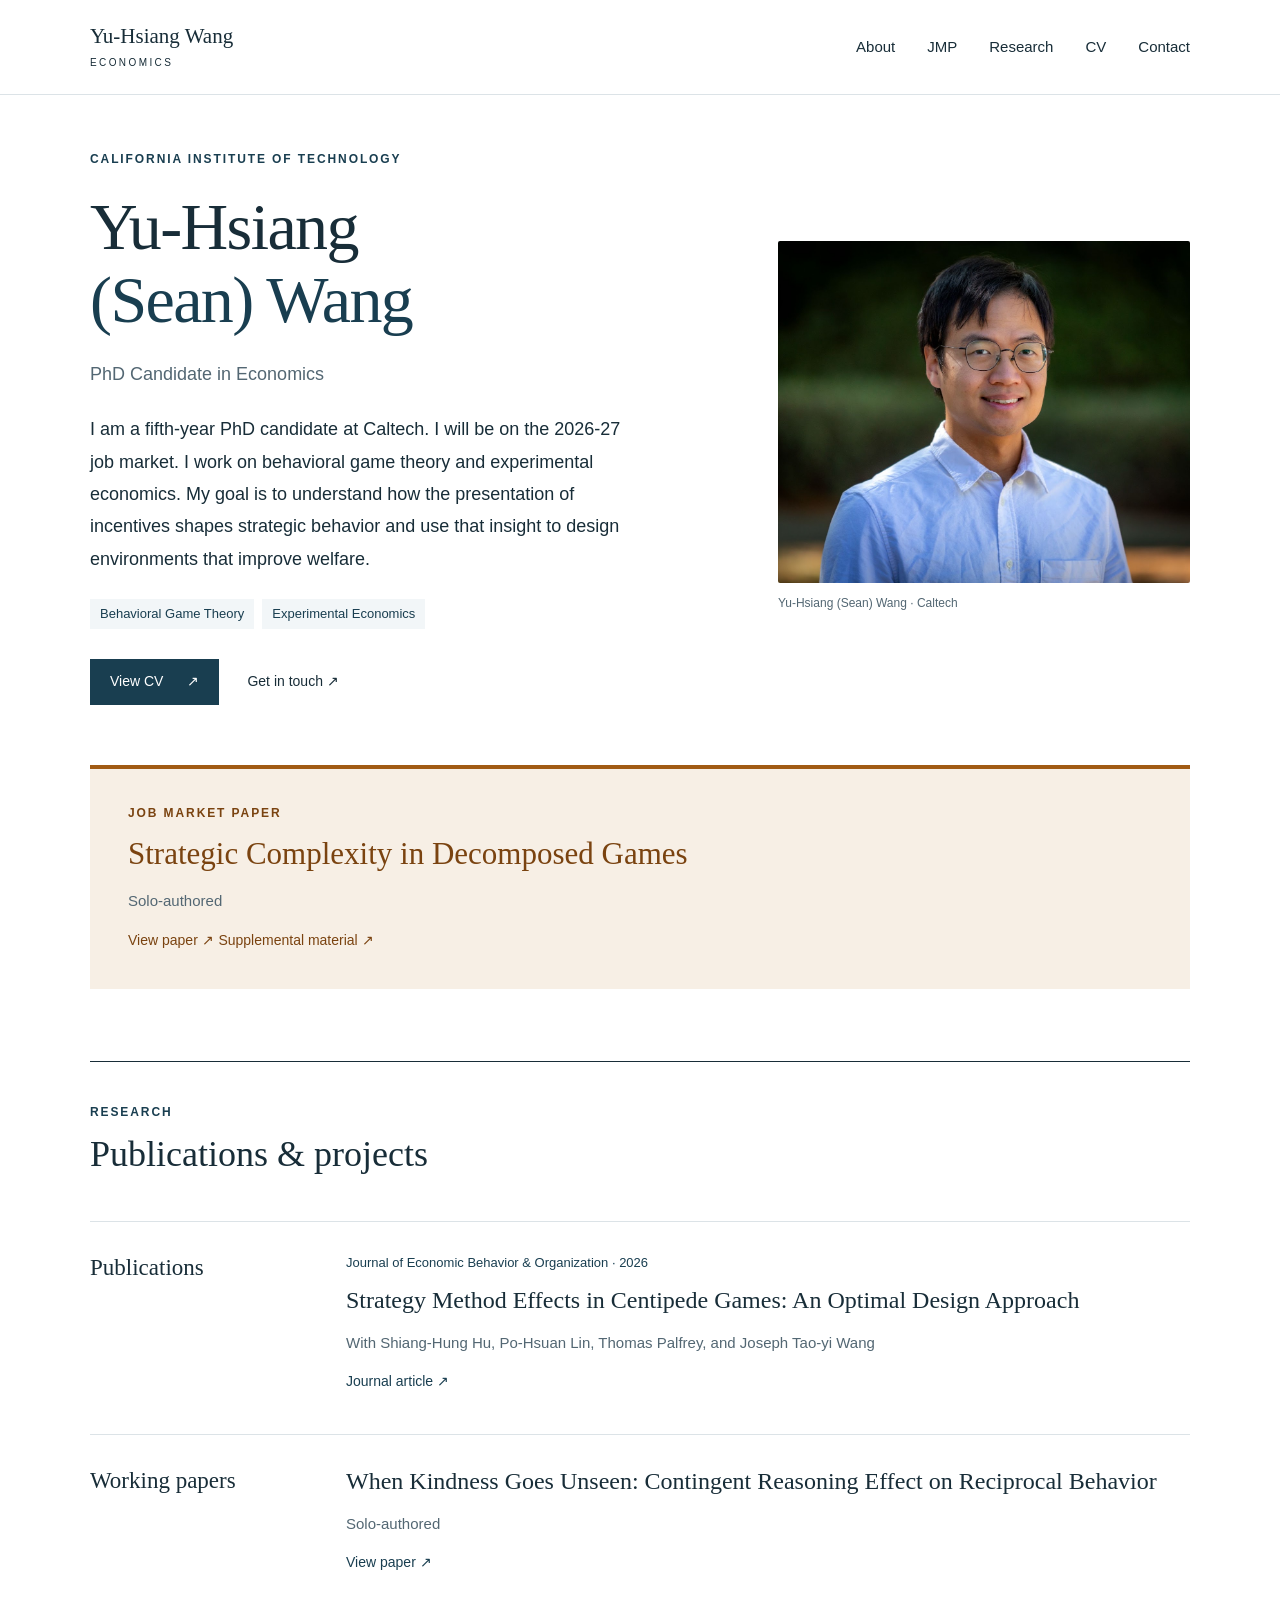
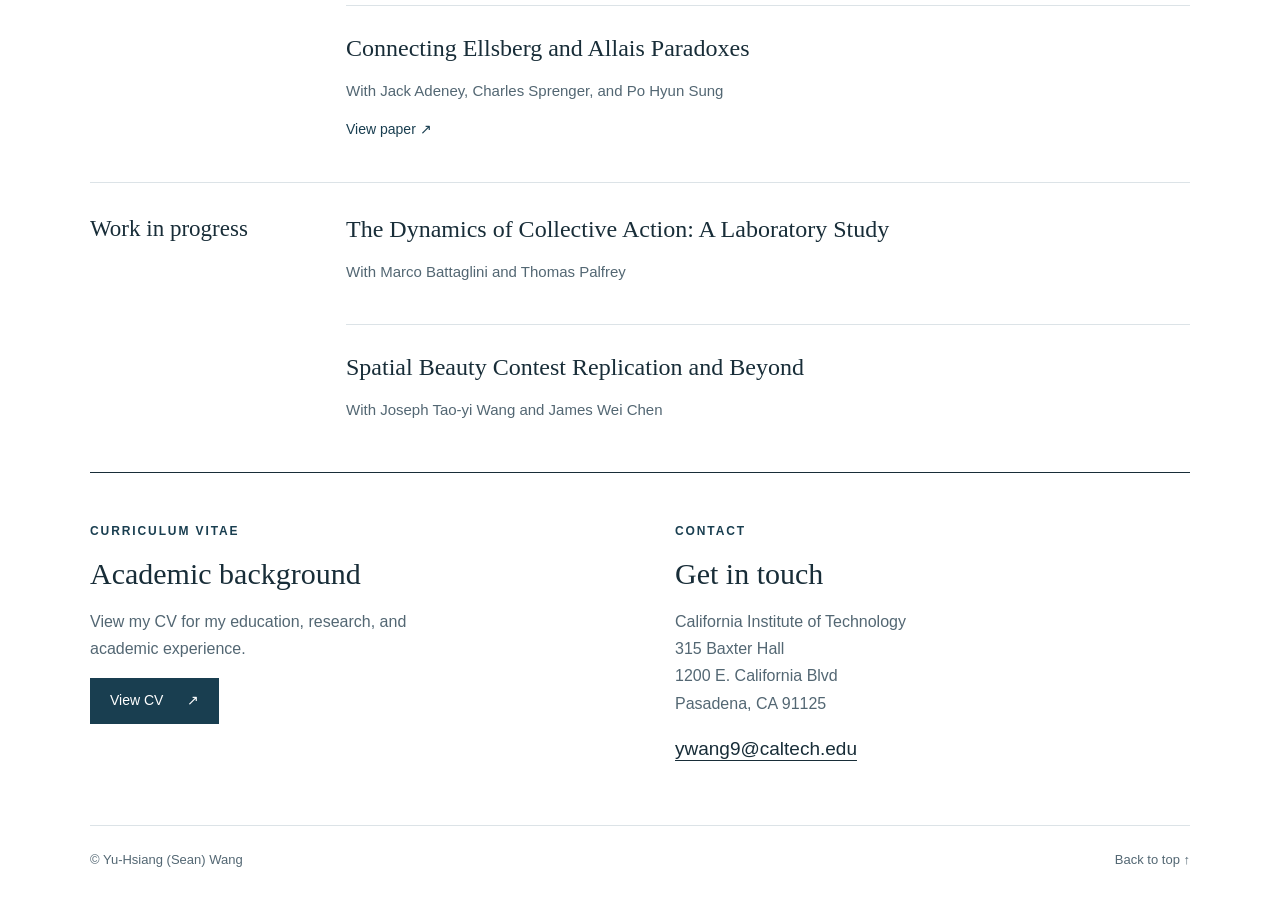
==== commit f8a4f109: "add supplemental Material" ====
--- a/index.html
+++ b/index.html
@@ -18,7 +18,7 @@
 <div class="bio"><p class="eyebrow">California Institute of Technology</p><h1>Yu-Hsiang<br><span>(Sean) Wang</span></h1><p class="position">PhD Candidate in Economics</p><p class="bio-text">I am a fifth-year PhD candidate at Caltech. I will be on the 2026-27 job market. I work on behavioral game theory and experimental economics. My goal is to understand how the presentation of incentives shapes strategic behavior and use that insight to design environments that improve welfare.</p><div class="interests" aria-label="Research interests"><span>Behavioral Game Theory</span><span>Experimental Economics</span></div><div class="actions"><a class="button" href="https://drive.google.com/file/d/1WWFF1IEwknRlSPnXQTF18WEo8bCI0G72/view?usp=drive_link">View CV <span aria-hidden="true">↗</span></a><a class="text-link" href="mailto:ywang9@caltech.edu">Get in touch <span aria-hidden="true">↗</span></a></div></div>
 <figure><img src="assets/portrait.jpg" alt="Yu-Hsiang (Sean) Wang" width="1280" height="1063" fetchpriority="high"><figcaption>Yu-Hsiang (Sean) Wang · Caltech</figcaption></figure>
 </section>
-<section id="jmp" class="jmp-section"><p class="eyebrow">Job market paper</p><h2>Strategic Complexity in Decomposed Games</h2><p class="coauthors">Solo-authored</p><a class="paper-link" href="https://drive.google.com/file/d/1pvOHrBGudv1QhMAsWlr7BiwEy8CXZQfP/view">View paper <span aria-hidden="true">↗</span></a></section>
+<section id="jmp" class="jmp-section"><p class="eyebrow">Job market paper</p><h2>Strategic Complexity in Decomposed Games</h2><p class="coauthors">Solo-authored</p><a class="paper-link" href="https://drive.google.com/file/d/1pvOHrBGudv1QhMAsWlr7BiwEy8CXZQfP/view">View paper <span aria-hidden="true">↗</span></a> <a class="paper-link" href="https://drive.google.com/file/d/1l_rnWSpwlLOXaPG23xf4HdGuHKRLk5tz/view?usp=sharing">Supplemental material <span aria-hidden="true">↗</span></a></section>
 <section id="research" class="research"><div class="section-heading"><p class="eyebrow">Research</p><h2>Publications & projects</h2></div>
 <div class="research-group"><h3>Publications</h3><div class="papers"><article><p class="paper-status">Journal of Economic Behavior & Organization · 2026</p><h4><a href="https://www.sciencedirect.com/science/article/pii/S016726812600185X">Strategy Method Effects in Centipede Games: An Optimal Design Approach</a></h4><p class="coauthors">With Shiang-Hung Hu, Po-Hsuan Lin, Thomas Palfrey, and Joseph Tao-yi Wang</p><a class="paper-link" href="https://www.sciencedirect.com/science/article/pii/S016726812600185X">Journal article <span aria-hidden="true">↗</span></a></article></div></div>
 <div class="research-group"><h3>Working papers</h3><div class="papers"><article><h4><a href="https://drive.google.com/file/d/1GD9C02T1II3i3rpShdpUmG0HNzvWYpBn/view?usp=sharing">When Kindness Goes Unseen: Contingent Reasoning Effect on Reciprocal Behavior</a></h4><p class="coauthors">Solo-authored</p><a class="paper-link" href="https://drive.google.com/file/d/1GD9C02T1II3i3rpShdpUmG0HNzvWYpBn/view?usp=sharing">View paper <span aria-hidden="true">↗</span></a></article><article><h4><a href="https://drive.google.com/file/d/1XlYCxkFI1oxsRH7-tLUk4SA7ZcNNEOrr/view?usp=sharing">Connecting Ellsberg and Allais Paradoxes</a></h4><p class="coauthors">With Jack Adeney, Charles Sprenger, and Po Hyun Sung</p><a class="paper-link" href="https://drive.google.com/file/d/1XlYCxkFI1oxsRH7-tLUk4SA7ZcNNEOrr/view?usp=sharing">View paper <span aria-hidden="true">↗</span></a></article></div></div>
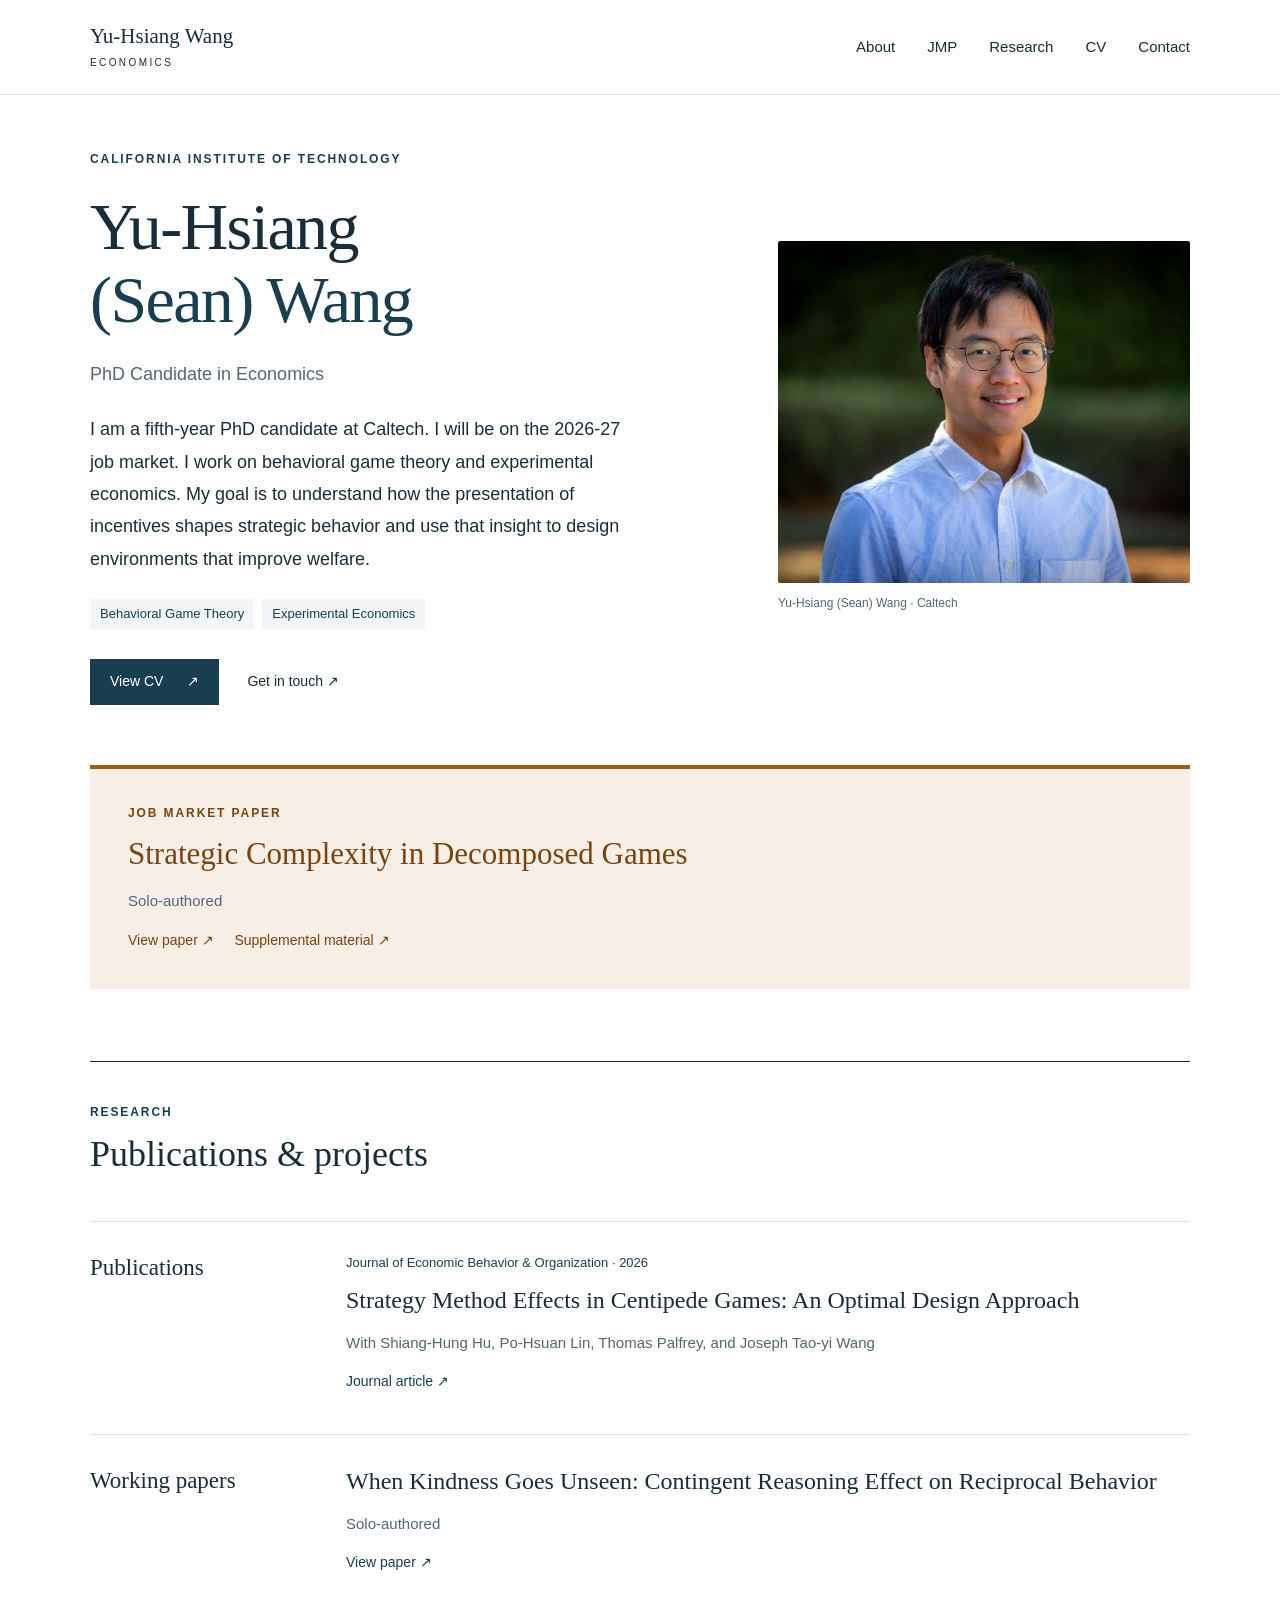
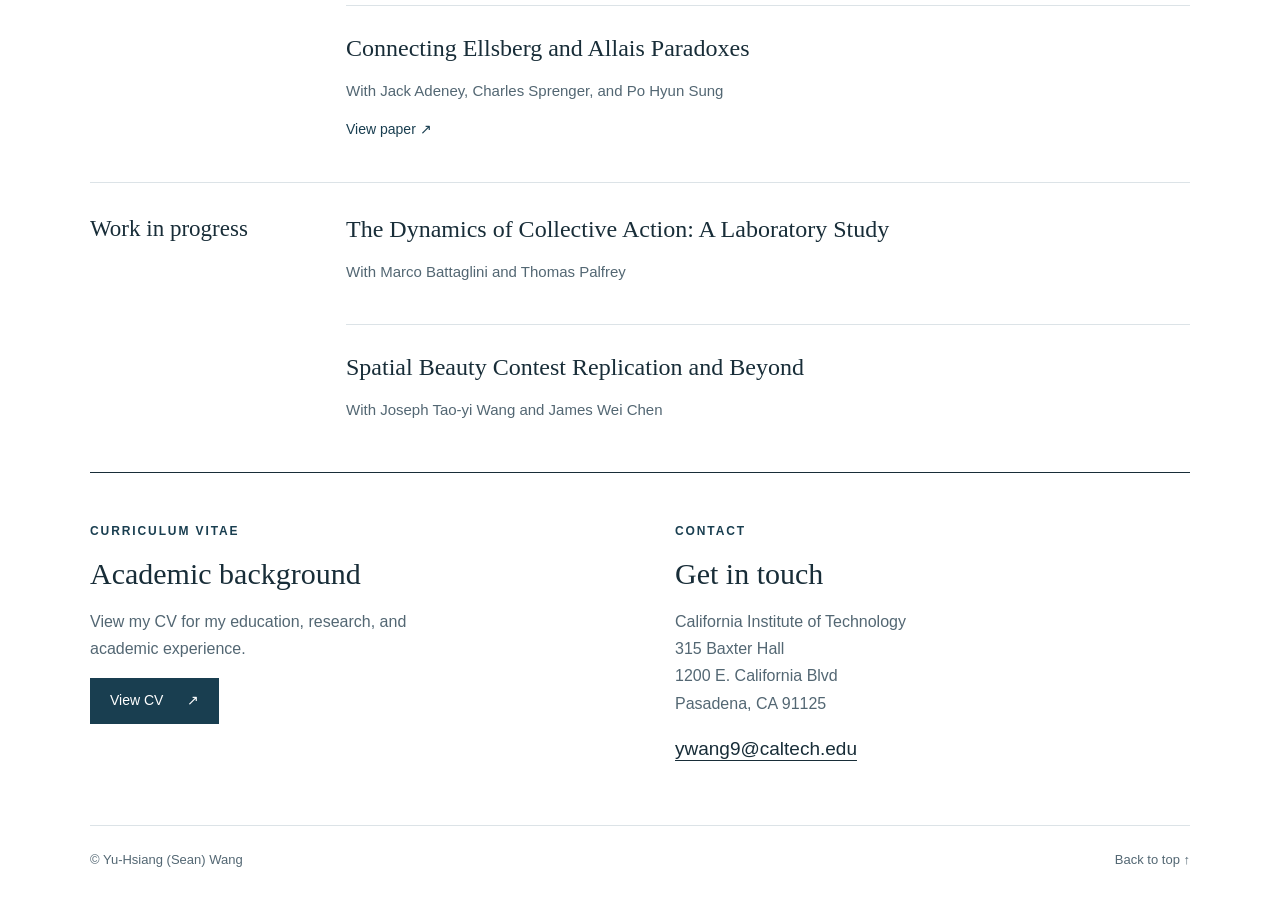
==== commit 3dcc375e: "add space" ====
--- a/index.html
+++ b/index.html
@@ -8,7 +8,7 @@
 <meta name="theme-color" content="#193e50">
 <link rel="icon" href="assets/favicon.svg" type="image/svg+xml">
 <link rel="stylesheet" href="style.css">
-<style>.intro{padding:54px 0 60px}.jmp-section{margin:0 0 72px;padding:34px 38px;background:#f7efe5;border-top:4px solid #a15b13}.jmp-section .eyebrow{color:#7a4310;margin-bottom:12px}.jmp-section h2{color:#7a4310;font-size:31px;max-width:760px}.jmp-section .coauthors{margin-top:14px}.jmp-section .paper-link{color:#7a4310}@media(max-width:580px){.jmp-section{padding:28px 24px;margin-bottom:52px}}</style>
+<style>.intro{padding:54px 0 60px}.jmp-section{margin:0 0 72px;padding:34px 38px;background:#f7efe5;border-top:4px solid #a15b13}.jmp-section .eyebrow{color:#7a4310;margin-bottom:12px}.jmp-section h2{color:#7a4310;font-size:31px;max-width:760px}.jmp-section .coauthors{margin-top:14px}.jmp-section .paper-link{color:#7a4310}.jmp-section .paper-link + .paper-link{margin-left:1rem}@media(max-width:580px){.jmp-section{padding:28px 24px;margin-bottom:52px}}</style>
 </head>
 <body>
 <a class="skip" href="#main">Skip to content</a>
